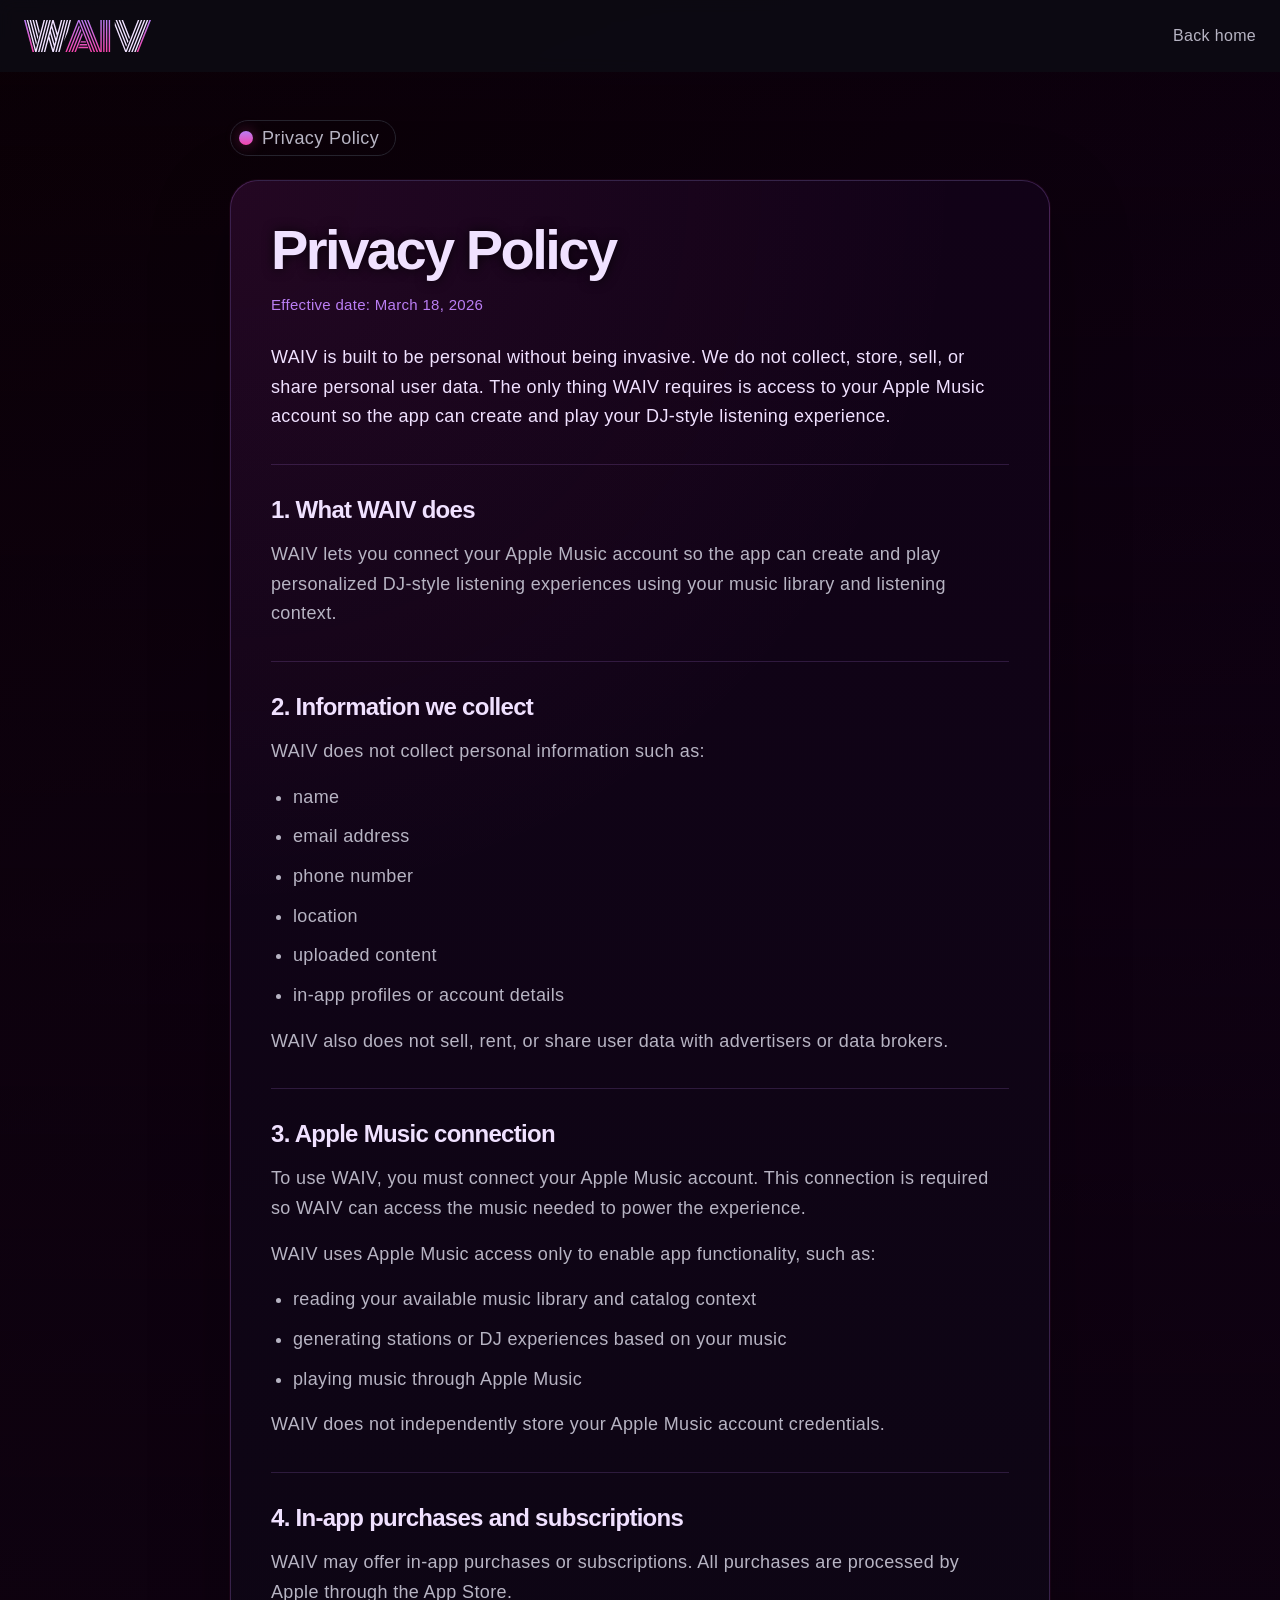
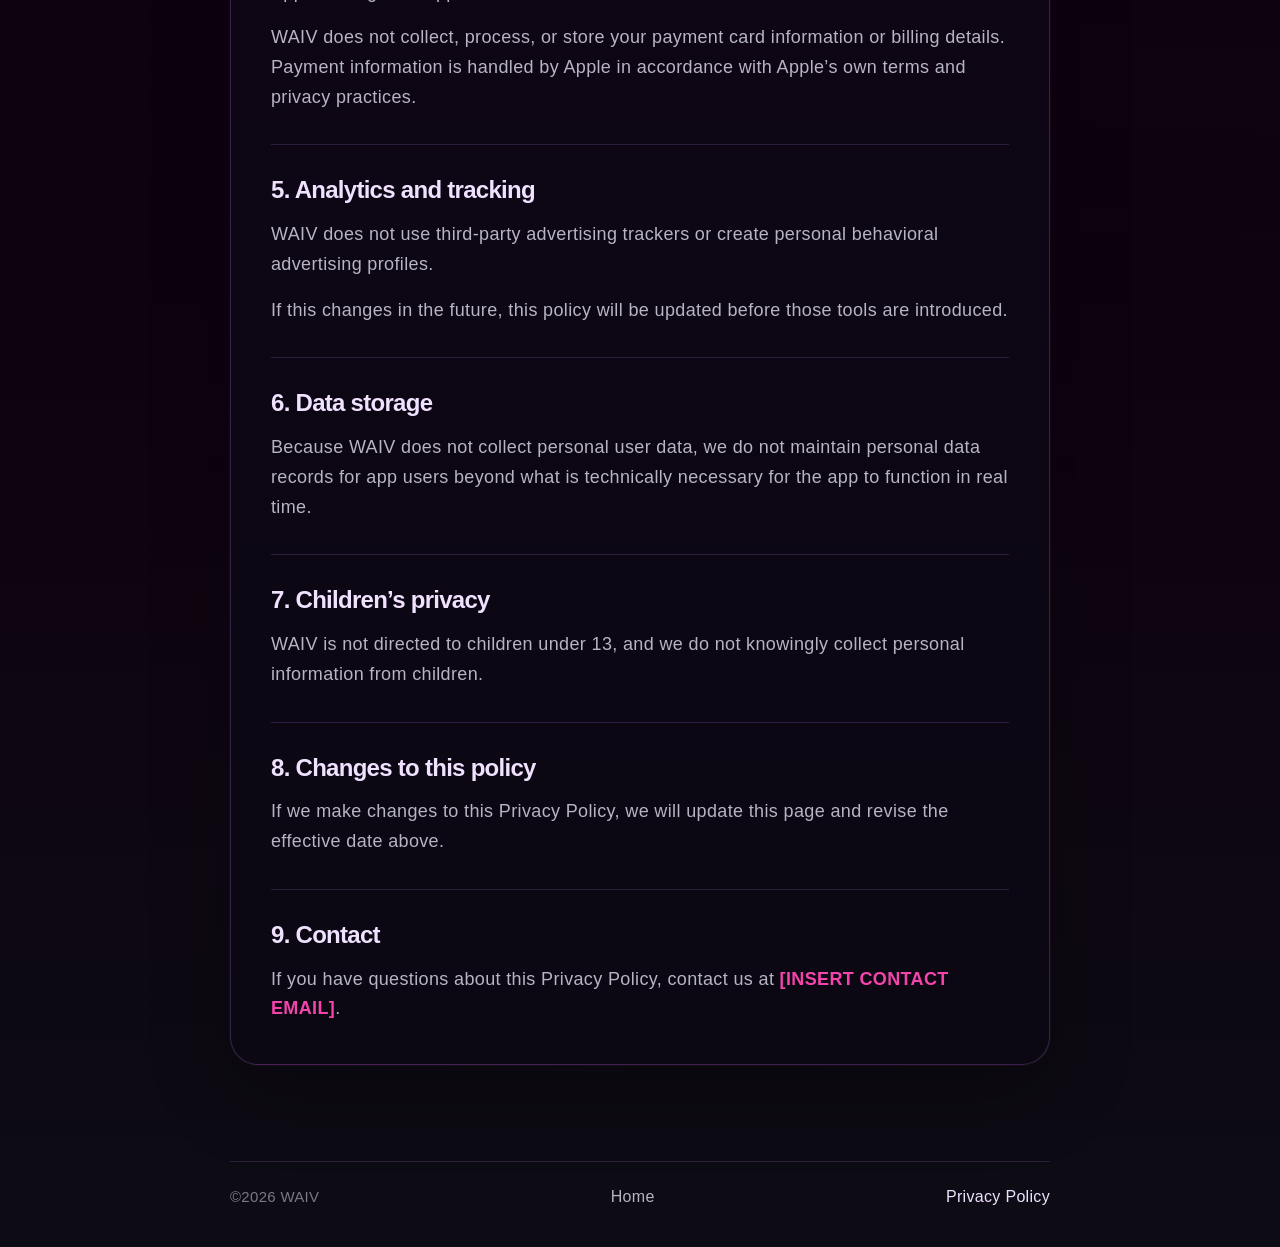
==== privacy/index.html @ 0fab887e "Add privacy policy page" ====
<!doctype html>
<html lang="en">
  <head>
    <meta charset="UTF-8" />
    <meta
      name="viewport"
      content="width=device-width, initial-scale=1.0, viewport-fit=cover"
    />
    <meta name="theme-color" content="#0d0c14" />
    <meta
      name="theme-color"
      content="#0d0c14"
      media="(prefers-color-scheme: dark)"
    />
    <meta name="color-scheme" content="dark" />
    <meta name="apple-mobile-web-app-status-bar-style" content="black-translucent" />
    <title>Privacy Policy | WAIV</title>
    <meta
      name="description"
      content="Read the WAIV privacy policy and learn how WAIV handles user data."
    />
    <meta name="robots" content="index,follow" />
    <link rel="icon" href="../assets/favicon/favicon.svg" type="image/svg+xml" />
    <link rel="icon" href="../assets/favicon/favicon.ico" sizes="any" />
    <link rel="icon" href="../assets/favicon/favicon-32x32.png" type="image/png" sizes="32x32" />
    <link rel="apple-touch-icon" href="../assets/favicon/apple-touch-icon.png" sizes="180x180" />
    <link rel="manifest" href="../assets/favicon/site.webmanifest" />
    <link rel="preconnect" href="https://fonts.googleapis.com" />
    <link rel="preconnect" href="https://fonts.gstatic.com" crossorigin />
    <link
      href="https://fonts.googleapis.com/css2?family=Archivo:wght@500&display=swap"
      rel="stylesheet"
    />
    <link rel="stylesheet" href="../styles.css" />
    <link rel="stylesheet" href="../privacy.css" />
  </head>
  <body>
    <div class="page legal-page">
      <header class="topbar legal-topbar">
        <div class="legal-topbar-inner">
          <a href="/" class="legal-home-link" aria-label="Back to WAIV home">
            <img
              src="../assets/figma/logo.svg"
              alt="WAIV"
              class="wordmark"
            />
          </a>
          <a class="legal-back-link" href="/">Back home</a>
        </div>
      </header>

      <main class="legal-main">
        <div class="legal-shell">
          <div class="pill legal-pill">
            <span class="pill-icon"></span>
            <span>Privacy Policy</span>
          </div>

          <article class="legal-card">
            <header class="legal-header">
              <h1>Privacy Policy</h1>
              <p class="legal-effective-date">
                Effective date:
                <time data-effective-date datetime="">Loading...</time>
              </p>
              <p class="legal-intro">
                WAIV is built to be personal without being invasive. We do not collect,
                store, sell, or share personal user data. The only thing WAIV requires
                is access to your Apple Music account so the app can create and play
                your DJ-style listening experience.
              </p>
            </header>

            <section class="legal-section" aria-labelledby="what-waiv-does">
              <h2 id="what-waiv-does">1. What WAIV does</h2>
              <p>
                WAIV lets you connect your Apple Music account so the app can create
                and play personalized DJ-style listening experiences using your music
                library and listening context.
              </p>
            </section>

            <section class="legal-section" aria-labelledby="information-we-collect">
              <h2 id="information-we-collect">2. Information we collect</h2>
              <p>WAIV does not collect personal information such as:</p>
              <ul>
                <li>name</li>
                <li>email address</li>
                <li>phone number</li>
                <li>location</li>
                <li>uploaded content</li>
                <li>in-app profiles or account details</li>
              </ul>
              <p>
                WAIV also does not sell, rent, or share user data with advertisers or
                data brokers.
              </p>
            </section>

            <section class="legal-section" aria-labelledby="apple-music-connection">
              <h2 id="apple-music-connection">3. Apple Music connection</h2>
              <p>
                To use WAIV, you must connect your Apple Music account. This
                connection is required so WAIV can access the music needed to power
                the experience.
              </p>
              <p>
                WAIV uses Apple Music access only to enable app functionality, such
                as:
              </p>
              <ul>
                <li>reading your available music library and catalog context</li>
                <li>generating stations or DJ experiences based on your music</li>
                <li>playing music through Apple Music</li>
              </ul>
              <p>
                WAIV does not independently store your Apple Music account
                credentials.
              </p>
            </section>

            <section class="legal-section" aria-labelledby="purchases-and-subscriptions">
              <h2 id="purchases-and-subscriptions">4. In-app purchases and subscriptions</h2>
              <p>
                WAIV may offer in-app purchases or subscriptions. All purchases are
                processed by Apple through the App Store.
              </p>
              <p>
                WAIV does not collect, process, or store your payment card
                information or billing details. Payment information is handled by
                Apple in accordance with Apple&rsquo;s own terms and privacy practices.
              </p>
            </section>

            <section class="legal-section" aria-labelledby="analytics-and-tracking">
              <h2 id="analytics-and-tracking">5. Analytics and tracking</h2>
              <p>
                WAIV does not use third-party advertising trackers or create personal
                behavioral advertising profiles.
              </p>
              <p>
                If this changes in the future, this policy will be updated before
                those tools are introduced.
              </p>
            </section>

            <section class="legal-section" aria-labelledby="data-storage">
              <h2 id="data-storage">6. Data storage</h2>
              <p>
                Because WAIV does not collect personal user data, we do not maintain
                personal data records for app users beyond what is technically
                necessary for the app to function in real time.
              </p>
            </section>

            <section class="legal-section" aria-labelledby="childrens-privacy">
              <h2 id="childrens-privacy">7. Children&rsquo;s privacy</h2>
              <p>
                WAIV is not directed to children under 13, and we do not knowingly
                collect personal information from children.
              </p>
            </section>

            <section class="legal-section" aria-labelledby="changes-to-this-policy">
              <h2 id="changes-to-this-policy">8. Changes to this policy</h2>
              <p>
                If we make changes to this Privacy Policy, we will update this page
                and revise the effective date above.
              </p>
            </section>

            <section class="legal-section" aria-labelledby="contact">
              <h2 id="contact">9. Contact</h2>
              <p>
                If you have questions about this Privacy Policy, contact us at
                <span class="legal-inline-accent" data-contact-email>[INSERT CONTACT EMAIL]</span>.
              </p>
            </section>
          </article>
        </div>
      </main>

      <footer class="legal-footer">
        <div class="legal-footer-inner">
          <span>&copy;2026 WAIV</span>
          <a href="/">Home</a>
          <a href="/privacy" aria-current="page">Privacy Policy</a>
        </div>
      </footer>
    </div>

    <script>
      (() => {
        const policyMeta = {
          effectiveDate: {
            datetime: "2026-03-18",
            label: "March 18, 2026",
          },
          contactEmail: "[INSERT CONTACT EMAIL]",
        };

        const effectiveDate = document.querySelector("[data-effective-date]");
        const contactEmail = document.querySelector("[data-contact-email]");

        if (effectiveDate) {
          effectiveDate.dateTime = policyMeta.effectiveDate.datetime;
          effectiveDate.textContent = policyMeta.effectiveDate.label;
        }

        if (contactEmail) {
          contactEmail.textContent = policyMeta.contactEmail;
        }
      })();
    </script>
  </body>
</html>
---- styles.css ----
@font-face {
  font-family: "SF Pro Custom";
  src: url("./assets/fonts/SF-Pro.ttf") format("truetype");
  font-style: normal;
  font-weight: 100 900;
  font-display: swap;
}

@font-face {
  font-family: "SF Pro Custom";
  src: url("./assets/fonts/SF-Pro-Italic.ttf") format("truetype");
  font-style: italic;
  font-weight: 100 900;
  font-display: swap;
}

@font-face {
  font-family: "SF Pro Rounded Web";
  src: url("./assets/fonts/SF-Pro-Rounded-Regular.otf") format("opentype");
  font-style: normal;
  font-weight: 400;
  font-display: swap;
}

@font-face {
  font-family: "SF Pro Rounded Web";
  src: url("./assets/fonts/SF-Pro-Rounded-Medium.otf") format("opentype");
  font-style: normal;
  font-weight: 500;
  font-display: swap;
}

@font-face {
  font-family: "SF Pro Rounded Web";
  src: url("./assets/fonts/SF-Pro-Rounded-Semibold.otf") format("opentype");
  font-style: normal;
  font-weight: 600;
  font-display: swap;
}

@font-face {
  font-family: "SF Pro Rounded Web";
  src: url("./assets/fonts/SF-Pro-Rounded-Bold.otf") format("opentype");
  font-style: normal;
  font-weight: 700;
  font-display: swap;
}

:root {
  --page-top: #0a0005;
  --page-bottom: #120021;
  --surface: #0d0c14;
  --surface-soft: #100e1d;
  --surface-line: #211f2d;
  --surface-line-strong: #25232d;
  --text: #f0e1ff;
  --text-soft: #b7b4c3;
  --text-muted: #7b7a84;
  --pink: #f444ac;
  --purple: #ba7ef4;
  --shadow: 0 0 12px rgba(0, 0, 0, 0.25);
  --hero-shadow: 0 0 12px rgba(0, 0, 0, 0.8);
  --font-body:
    "SF Pro Custom",
    -apple-system,
    BlinkMacSystemFont,
    "Segoe UI",
    sans-serif;
  --font-expanded:
    "SF Pro Expanded",
    "SF Pro Display",
    "SF Pro Custom",
    -apple-system,
    BlinkMacSystemFont,
    "Segoe UI",
    sans-serif;
  --font-button: "Archivo", var(--font-body);
  --font-rounded:
    "SF Pro Rounded Web",
    "SF Pro Rounded",
    "SF Pro Text",
    "SF Pro Custom",
    -apple-system,
    BlinkMacSystemFont,
    "Segoe UI",
    sans-serif;
  --copy-letter-spacing: 0.02em;
}

*,
*::before,
*::after {
  box-sizing: border-box;
}

html,
body {
  min-height: 100%;
  background: #0d0c14;
}

body {
  margin: 0;
  overflow-x: hidden;
  color: var(--text);
  background:
    linear-gradient(180deg, rgba(14, 2, 15, 0) 0%, rgba(14, 2, 15, 0.72) 44%, #0e020f 70%, var(--surface) 100%),
    linear-gradient(135.36deg, var(--page-top) 0%, var(--page-bottom) 100%);
  font-family: var(--font-body);
  -webkit-text-size-adjust: 100%;
}

img {
  display: block;
  max-width: 100%;
}

button {
  font: inherit;
}

.page {
  position: relative;
  width: 100%;
  min-height: 100vh;
  min-height: 100svh;
  min-height: 100dvh;
}

.hero {
  position: relative;
  min-height: 100vh;
  min-height: 100svh;
  min-height: 100dvh;
  display: flex;
  flex-direction: column;
  justify-content: space-between;
}

.hero-media {
  position: absolute;
  inset: 0;
  overflow: hidden;
}

.hero-media::after {
  content: "";
  position: absolute;
  inset: 0;
  background:
    linear-gradient(180deg, rgba(18, 0, 34, 0) 0%, rgba(14, 2, 15, 0.38) 52%, #0e020f 78.138%),
    radial-gradient(circle at 50% 48%, rgba(244, 68, 172, 0.12), transparent 52%);
}

.hero-image {
  width: 100%;
  height: 100%;
  object-fit: cover;
  object-position: center;
}

.hero-image-desktop,
.hero-image-mobile,
.hero-shell-desktop,
.hero-shell-mobile,
.story-section,
.experience-section,
.site-footer,
.dj-card-play,
.desktop-copy-extra,
.feature-lede-mobile,
.feature-item-mobile,
.djs-copy-primary-mobile,
.studio-image-mobile {
  display: none;
}

.topbar,
.hero-shell,
.section-shell {
  position: relative;
  z-index: 1;
}

.topbar {
  position: sticky;
  top: 0;
  z-index: 20;
  display: flex;
  align-items: center;
  justify-content: space-between;
  gap: 20px;
  width: 100%;
  padding: 20px;
  background: rgba(13, 12, 20, 0.8);
  backdrop-filter: blur(8px);
}

.wordmark {
  width: 127px;
  height: 32px;
}

.hero-shell {
  display: flex;
  align-items: flex-end;
  justify-content: space-between;
  gap: 40px;
  padding: 80px;
}

.hero-shell.hero-shell-mobile,
.hero-shell.hero-shell-desktop {
  display: none;
}

.hero-copy {
  flex: 1 1 auto;
  max-width: 800px;
}

.hero-copy h1,
.feature-copy h2,
.djs-intro h2,
.experience-intro h2 {
  margin: 0;
  font-family: var(--font-expanded);
  font-size: 64px;
  line-height: 1.12;
  font-weight: 700;
  letter-spacing: -0.045em;
  font-stretch: expanded;
  text-shadow: var(--hero-shadow);
}

.hero-copy h1 span,
.feature-copy h2 span,
.djs-intro h2 span,
.experience-intro h2 span {
  color: var(--pink);
}

.djs-intro h2 span {
  display: block;
}

.lede span,
.feature-lede span,
.djs-copy span,
.feature-item span span {
  color: var(--pink);
  font-weight: 700;
}

.lede {
  margin: 32px 0 0;
  max-width: 800px;
  font-family: var(--font-body);
  font-size: 32px;
  line-height: 1.28;
  font-weight: 400;
  letter-spacing: var(--copy-letter-spacing);
}

.hero-actions {
  display: flex;
  align-items: flex-start;
}

.button {
  min-height: 48px;
  border: 1px solid var(--purple);
  border-radius: 999px;
  padding: 12px 24px 12px 18px;
  display: inline-flex;
  align-items: center;
  justify-content: center;
  gap: 10px;
  text-align: center;
  box-shadow: 0 0 24px rgba(216, 84, 242, 0.12);
  cursor: default;
  font-family: var(--font-body);
  font-size: 18px;
  font-weight: 500;
  color: var(--text);
  letter-spacing: var(--copy-letter-spacing);
}

.button-small {
  min-height: 32px;
  width: 219px;
  padding: 8px 16px;
  font-size: 14px;
}

.button-primary {
  background: linear-gradient(101.52deg, #32112d 9.53%, #210e38 85.54%);
}

.button-icon {
  font-size: 14px;
  line-height: 1;
  transform: translateY(-1px);
}

.lede-tail {
  display: inline;
}

.button-preview {
  min-height: 48px;
  border: 2px solid var(--purple);
  padding: 6px 16px 6px 6px;
  gap: 12px;
  background: var(--surface);
  font-family: var(--font-expanded);
  font-size: 20px;
  text-shadow: 0 0 12px rgba(0, 0, 0, 0.8);
  cursor: pointer;
  transition:
    border-color 180ms ease,
    box-shadow 180ms ease,
    transform 180ms ease;
}

.button-preview-icon {
  width: 36px;
  height: 36px;
  border-radius: 50%;
  display: inline-flex;
  align-items: center;
  justify-content: center;
  background: linear-gradient(180deg, var(--purple) 0%, var(--pink) 100%);
  color: var(--surface);
  font-size: 16px;
  line-height: 1;
  box-shadow: 0 0 12px rgba(244, 68, 172, 0.18);
  transition:
    box-shadow 180ms ease,
    transform 180ms ease;
}

@media (hover: hover) {
  .button-preview:hover {
    border-color: #d498f6;
    box-shadow:
      0 0 0 1px rgba(212, 152, 246, 0.28),
      0 0 24px rgba(186, 126, 244, 0.28),
      0 0 44px rgba(244, 68, 172, 0.16);
    transform: translateY(-1px);
  }

  .button-preview:hover .button-preview-icon {
    box-shadow: 0 0 20px rgba(244, 68, 172, 0.4);
    transform: scale(1.04);
  }
}

.button-preview:focus-visible {
  outline: none;
  border-color: #d498f6;
  box-shadow:
    0 0 0 1px rgba(212, 152, 246, 0.28),
    0 0 24px rgba(186, 126, 244, 0.28),
    0 0 44px rgba(244, 68, 172, 0.16);
}

.button-preview:focus-visible .button-preview-icon {
  box-shadow: 0 0 20px rgba(244, 68, 172, 0.4);
}

.button-light {
  background: var(--text);
}

.store-badge {
  padding: 0;
  border: 0;
  background: transparent;
  cursor: default;
}

.store-badge-small {
  flex: 0 0 auto;
}

.store-badge-large {
  width: fit-content;
}

.store-badge-image {
  display: block;
  width: auto;
  height: 40px;
}

.studio-section {
  position: relative;
  background: linear-gradient(180deg, #0e020f 0%, var(--surface) 100%);
}

.section-shell {
  padding: 80px;
}

.feature-grid {
  display: grid;
  grid-template-columns: 400px minmax(0, 1fr);
  gap: 80px;
  align-items: start;
}

.feature-copy {
  padding: 24px 0;
}

.pill {
  width: fit-content;
  display: inline-flex;
  align-items: center;
  gap: 9px;
  border: 1px solid var(--surface-line-strong);
  border-radius: 999px;
  padding: 8px 16px 8px 8px;
  color: var(--text-soft);
  font-size: 18px;
  line-height: 1;
  letter-spacing: var(--copy-letter-spacing);
}

.pill-icon {
  width: 14px;
  height: 14px;
  border-radius: 50%;
  background: linear-gradient(180deg, var(--purple) 0%, var(--pink) 100%);
  box-shadow: 0 0 14px rgba(244, 68, 172, 0.35);
  flex: 0 0 auto;
}

.feature-copy h2,
.djs-intro h2,
.experience-intro h2 {
  margin-top: 32px;
  font-size: 48px;
}

.feature-lede,
.djs-copy {
  margin: 32px 0 0;
  font-family: var(--font-body);
  font-size: 24px;
  line-height: 1.28;
  font-weight: 400;
  letter-spacing: var(--copy-letter-spacing);
}

.djs-copy p {
  margin: 0;
}

.dj-card-picture,
.experience-picture {
  display: block;
}

.djs-copy p + p {
  margin-top: 24px;
  font-size: 24px;
}

.feature-list {
  margin-top: 32px;
  width: 100%;
  display: flex;
  flex-direction: column;
  gap: 16px;
}

.feature-item {
  width: 100%;
  min-height: 43px;
  display: flex;
  align-items: center;
  gap: 16px;
  padding: 16px;
  border: 1px solid var(--surface-line);
  border-radius: 12px;
  background: var(--surface-soft);
  color: var(--text);
  font-size: 16px;
  line-height: 1.35;
  letter-spacing: var(--copy-letter-spacing);
}

.feature-icon {
  width: 11px;
  height: 11px;
  border-radius: 50%;
  background: linear-gradient(180deg, var(--purple) 0%, var(--pink) 100%);
  box-shadow: 0 0 10px rgba(244, 68, 172, 0.32);
  flex: 0 0 auto;
}

.studio-frame {
  position: relative;
  width: 100%;
  min-height: 100%;
  border: 1px solid var(--purple);
  border-radius: 24px;
  overflow: hidden;
  background: #13061d;
  box-shadow: 0 0 0 1px rgba(244, 68, 172, 0.08);
}

.studio-image {
  position: absolute;
  inset: 0;
  display: block;
  width: 100%;
  height: 100%;
  object-fit: cover;
  object-position: center;
}

.studio-image-desktop {
  display: none;
}

.djs-section {
  margin-top: 128px;
}

.djs-intro {
  max-width: 640px;
}

.dj-rail {
  margin-top: 64px;
  display: grid;
  grid-auto-flow: column;
  grid-auto-columns: minmax(320px, 392px);
  gap: 32px;
  width: 100vw;
  max-width: none;
  margin-left: calc((100vw - 100%) / -2);
  overflow-x: auto;
  overflow-y: hidden;
  padding-bottom: 12px;
  padding-left: calc((100vw - 100%) / 2);
  padding-right: calc((100vw - 100%) / 2);
  scrollbar-width: none;
}

.dj-rail::-webkit-scrollbar {
  display: none;
}

.dj-card {
  position: relative;
  overflow: hidden;
  border: 1px solid var(--surface-line);
  border-radius: 16px;
  background: var(--surface-soft);
}

.dj-card-play {
  --dj-play-mask: url("data:image/svg+xml,%3Csvg xmlns='http://www.w3.org/2000/svg' viewBox='0 0 16 16'%3E%3Cpath d='M4.75 3.56C4.75 2.73 5.65 2.21 6.37 2.65L11.92 6.09C12.6 6.5 12.6 7.5 11.92 7.91L6.37 11.35C5.65 11.79 4.75 11.27 4.75 10.44V3.56Z'/%3E%3C/svg%3E");
  font-size: 0;
  line-height: 0;
  box-shadow: 0 0 14px rgba(244, 68, 172, 0.18);
  transition:
    box-shadow 180ms ease,
    transform 180ms ease,
    filter 180ms ease;
}

button.dj-card-play {
  appearance: none;
  border: 0;
  padding: 0;
  cursor: pointer;
}

.dj-card-play::before {
  content: "";
  display: block;
  width: 22px;
  height: 22px;
  background-color: currentColor;
  -webkit-mask: var(--dj-play-mask) center / contain no-repeat;
  mask: var(--dj-play-mask) center / contain no-repeat;
  transition: transform 180ms ease;
}

@media (hover: hover) {
  button.dj-card-play:hover {
    box-shadow:
      0 0 0 1px rgba(212, 152, 246, 0.24),
      0 0 18px rgba(186, 126, 244, 0.32),
      0 0 30px rgba(244, 68, 172, 0.24);
    transform: translateY(-50%) scale(1.04);
    filter: saturate(1.08);
  }

  button.dj-card-play:hover::before {
    transform: scale(1.08);
  }
}

button.dj-card-play.is-playing {
  box-shadow:
    0 0 0 1px rgba(212, 152, 246, 0.24),
    0 0 18px rgba(186, 126, 244, 0.32),
    0 0 30px rgba(244, 68, 172, 0.24);
}

button.dj-card-play:focus-visible {
  outline: none;
  box-shadow:
    0 0 0 1px rgba(212, 152, 246, 0.24),
    0 0 18px rgba(186, 126, 244, 0.32),
    0 0 30px rgba(244, 68, 172, 0.24);
}

button.dj-card-play:focus-visible::before,
button.dj-card-play.is-playing::before {
  transform: scale(1.08);
}

.dj-card-image {
  width: 100%;
  aspect-ratio: 1 / 1;
  object-fit: cover;
}

.dj-card-body {
  padding: 32px 24px;
}

.dj-card-body h3 {
  margin: 0;
  font-family: var(--font-expanded);
  font-size: 32px;
  line-height: 1.08;
  font-weight: 600;
  letter-spacing: -0.03em;
  font-stretch: expanded;
}

.dj-card-body p {
  margin: 20px 0 0;
  color: var(--text-muted);
  font-size: 24px;
  line-height: 1.28;
  letter-spacing: var(--copy-letter-spacing);
}

.experience-section {
  position: relative;
}

.story-quote {
  margin: 0;
  color: var(--purple);
  font-family: var(--font-rounded);
  letter-spacing: var(--copy-letter-spacing);
}

.story-attribution {
  display: flex;
  align-items: center;
  gap: 16px;
}

.story-avatar {
  width: 64px;
  height: 64px;
  border-radius: 50%;
  object-fit: cover;
  border: 1px solid rgba(186, 126, 244, 0.32);
  box-shadow: 0 0 18px rgba(244, 68, 172, 0.14);
}

.story-meta h3,
.story-meta p {
  margin: 0;
}

.story-meta h3 {
  font-family: var(--font-expanded);
  font-size: 20px;
  line-height: 1.1;
  letter-spacing: -0.02em;
  font-stretch: expanded;
}

.story-meta p {
  margin-top: 8px;
  color: var(--text-muted);
  font-size: 16px;
  line-height: 1.2;
  letter-spacing: var(--copy-letter-spacing);
}

.experience-steps {
  margin-top: 32px;
  display: flex;
  flex-direction: column;
  gap: 16px;
}

.experience-step {
  width: 400px;
  max-width: 100%;
  display: flex;
  gap: 16px;
  align-items: center;
  padding: 16px;
  border: 1px solid var(--surface-line);
  border-radius: 12px;
  background: var(--surface-soft);
}

.experience-step-number {
  width: 18px;
  flex: 0 0 auto;
  font-family: var(--font-expanded);
  font-size: 24px;
  line-height: 1;
  color: var(--pink);
}

.experience-step-copy h3,
.experience-step-copy p {
  margin: 0;
}

.experience-step-copy h3 {
  font-size: 18px;
  line-height: 1.2;
  font-weight: 700;
}

.experience-step-copy p {
  margin-top: 12px;
  font-size: 16px;
  line-height: 1.2;
  color: var(--purple);
  letter-spacing: var(--copy-letter-spacing);
}

.experience-card {
  position: relative;
  overflow: visible;
}

.experience-card-single {
  width: 100%;
}

.experience-image {
  display: block;
  width: 100%;
  height: auto;
}

.site-footer-brand p,
.site-footer-links {
  text-align: center;
}

.site-footer-brand p {
  margin: 0;
  font-family: var(--font-expanded);
  font-size: 24px;
  line-height: 32px;
  letter-spacing: var(--copy-letter-spacing);
  text-shadow: var(--hero-shadow);
}

.site-footer-divider {
  width: 100%;
  height: 1px;
  background: linear-gradient(90deg, transparent 0%, rgba(244, 68, 172, 0.8) 50%, transparent 100%);
}

.site-footer-links {
  display: flex;
  justify-content: center;
  gap: 24px;
  font-size: 16px;
  line-height: 32px;
  letter-spacing: var(--copy-letter-spacing);
}

.site-footer-link {
  color: inherit;
  text-decoration: none;
  transition: color 180ms ease, opacity 180ms ease;
}

.site-footer-link:hover,
.site-footer-link:focus-visible {
  color: var(--pink);
  opacity: 1;
}

.site-footer-link:focus-visible {
  outline: 2px solid rgba(244, 68, 172, 0.75);
  outline-offset: 4px;
}

@media (min-width: 1024px) {
  .hero-video,
  .hero-shell-default {
    display: none;
  }

  .hero-image-desktop {
    display: block;
  }

  .hero-shell.hero-shell-desktop {
    display: flex;
    flex-direction: column;
    align-items: center;
    justify-content: center;
    gap: 32px;
    padding: 80px;
    text-align: center;
  }

  .hero-media::after {
    background: linear-gradient(180deg, rgba(18, 0, 34, 0) 50%, #0e020f 78.138%);
  }

  .hero-copy-desktop {
    width: 100%;
    max-width: 680px;
    display: flex;
    flex-direction: column;
    align-items: center;
  }

  .hero-copy-desktop h1 {
    margin: 0;
    font-family: var(--font-expanded);
    font-size: 52px;
    line-height: 1.12;
    letter-spacing: -0.045em;
    text-shadow: 0 0 24px rgba(0, 0, 0, 0.8);
  }

  .hero-copy-desktop .lede {
    max-width: 544px;
    margin-top: 32px;
    font-size: 20px;
    line-height: 1.28;
    text-align: center;
  }

  .hero-actions-desktop {
    display: flex;
    align-items: center;
    gap: 16px;
  }

  .hero-actions-desktop .store-badge-image,
  .site-footer .store-badge-image {
    height: 48px;
  }

  .section-shell {
    padding: 80px;
    display: flex;
    flex-direction: column;
    align-items: center;
  }

  .feature-grid {
    width: min(1280px, 100%);
    grid-template-columns: 400px minmax(0, 1fr);
    gap: 104px;
    align-items: start;
  }

  .studio-image-default {
    display: none;
  }

  .studio-image-desktop {
    display: block;
  }

  .feature-copy h2,
  .djs-intro h2,
  .experience-intro h2 {
    font-size: 32px;
    line-height: 1;
    letter-spacing: -0.04em;
  }

  .feature-lede,
  .djs-copy,
  .djs-copy p + p {
    font-size: 16px;
    line-height: 1.28;
  }

  .desktop-copy-extra {
    display: inline;
  }

  .djs-section {
    width: min(1280px, 100%);
  }

  .djs-intro {
    max-width: 640px;
  }

  .djs-secondary {
    display: none;
  }

  .dj-rail {
    grid-auto-columns: 280px;
    gap: 32px;
    padding-right: 80px;
  }

  .dj-card {
    width: 280px;
    border-radius: 24px;
  }

  .dj-card-image {
    height: 200px;
    aspect-ratio: auto;
  }

  .dj-card-body {
    padding: 20px 20px 24px;
  }

  .dj-card-body h3 {
    font-family: var(--font-expanded);
    font-size: 20px;
    line-height: 1.1;
    letter-spacing: -0.02em;
  }

  .dj-card-body p {
    margin-top: 12px;
    font-size: 16px;
    line-height: 1.2;
    letter-spacing: var(--copy-letter-spacing);
  }

  .dj-card-play {
    position: absolute;
    top: 200px;
    right: 18px;
    display: flex;
    align-items: center;
    justify-content: center;
    width: 46px;
    height: 46px;
    border-radius: 999px;
    transform: translateY(-50%);
    background: linear-gradient(180deg, var(--purple) 0%, var(--pink) 100%);
    color: var(--surface);
    font-size: 0;
    line-height: 0;
  }

  .dj-card-play::before {
    width: 24px;
    height: 24px;
  }

  .experience-section {
    width: min(1280px, 100%);
    display: flex;
    align-items: flex-start;
    justify-content: space-between;
    gap: 40px;
    margin-top: 128px;
  }

  .experience-intro {
    width: 640px;
    max-width: 100%;
  }

  .experience-media {
    flex: 0 0 690px;
    width: 690px;
    max-width: 100%;
  }

  .story-section {
    width: min(1280px, 100%);
    display: flex;
    flex-direction: column;
    gap: 40px;
    margin-top: 128px;
    padding: 40px;
    border: 1px solid rgba(186, 126, 244, 0.42);
    border-radius: 32px;
    background:
      radial-gradient(circle at 0% 0%, rgba(244, 68, 172, 0.12), transparent 34%),
      radial-gradient(circle at 100% 100%, rgba(186, 126, 244, 0.1), transparent 42%),
      linear-gradient(180deg, rgba(18, 2, 24, 0.98) 0%, rgba(10, 4, 18, 0.98) 100%);
    box-shadow:
      0 0 0 1px rgba(244, 68, 172, 0.08),
      0 0 30px rgba(216, 84, 242, 0.14),
      inset 0 0 40px rgba(0, 0, 0, 0.48);
  }

  .story-quote {
    max-width: 1140px;
    font-size: 24px;
    line-height: 1.34;
  }

  .story-attribution {
    min-height: 64px;
  }

  .site-footer {
    display: flex;
    flex-direction: column;
    align-items: center;
    gap: 64px;
    margin-top: 128px;
    width: min(1280px, 100%);
  }

  .site-footer-brand {
    display: flex;
    flex-direction: column;
    align-items: center;
    gap: 32px;
  }

  .footer-wordmark {
    width: 126px;
    height: 32px;
  }

  .site-footer-brand p {
    width: min(1280px, 100%);
  }
}

@media (max-width: 1100px) {
  .hero-shell,
  .section-shell {
    padding: 48px 24px 64px;
  }

  .hero-shell {
    flex-direction: column;
    align-items: stretch;
    gap: 32px;
  }

  .hero-actions {
    width: 100%;
  }

  .feature-grid {
    grid-template-columns: 1fr;
    gap: 32px;
  }

  .studio-frame {
    min-height: 0;
    aspect-ratio: 1.4 / 1;
  }

  .studio-image {
    aspect-ratio: auto;
  }

  .djs-section {
    margin-top: 96px;
  }

}

@media (min-width: 760px) and (max-width: 1023px) {
  .topbar {
    padding: 20px;
  }

  .hero {
    min-height: 956px;
  }

  .hero-media::after {
    background: linear-gradient(180deg, rgba(18, 0, 34, 0) 0%, #0e020f 78.138%);
  }

  .hero-shell {
    align-items: flex-start;
    gap: 32px;
    padding: 56px;
  }

  .hero-copy {
    max-width: 560px;
  }

  .hero-copy h1 {
    font-size: 48px;
    line-height: 1.12;
  }

  .lede {
    margin-top: 32px;
    max-width: 560px;
    font-size: 20px;
    line-height: 1.28;
  }

  .hero-cta {
    width: 312px;
    justify-content: flex-start;
  }

  .section-shell {
    padding: 56px;
  }

  .feature-grid {
    grid-template-columns: 1fr;
    gap: 56px;
  }

  .feature-copy {
    width: 400px;
    max-width: 100%;
    padding: 24px 0 0;
  }

  .pill {
    font-size: 18px;
  }

  .feature-copy h2,
  .djs-intro h2 {
    margin-top: 32px;
    font-size: 32px;
    line-height: 1;
    letter-spacing: -0.04em;
  }

  .feature-lede,
  .djs-copy,
  .djs-copy p + p {
    margin-top: 32px;
    font-size: 16px;
    line-height: 1.28;
  }

  .feature-list {
    margin-top: 32px;
    max-width: 400px;
  }

  .feature-item {
    font-size: 16px;
  }

  .studio-frame {
    width: 100%;
    height: 467px;
    min-height: 467px;
  }

  .studio-image {
    aspect-ratio: auto;
    height: 100%;
  }

  .djs-section {
    margin-top: 96px;
  }

  .djs-intro {
    max-width: 640px;
  }

  .dj-rail {
    margin-top: 64px;
    grid-auto-columns: 280px;
    gap: 32px;
    padding-bottom: 12px;
  }

  .dj-card {
    width: 280px;
  }

  .dj-card-image {
    height: 240px;
    aspect-ratio: auto;
  }

  .dj-card-body {
    padding: 32px 24px;
  }

  .dj-card-body h3,
  .dj-card-body p {
    font-size: 24px;
    line-height: 1.1;
  }

  .dj-card-body p {
    margin-top: 24px;
    line-height: 1.2;
  }
}

@media (max-width: 759px) {
  .hero-video,
  .hero-image-desktop,
  .hero-shell-default,
  .hero-shell-tablet,
  .hero-shell-desktop {
    display: none;
  }

  .hero-image-mobile,
  .story-section,
  .experience-section,
  .site-footer,
  .feature-lede-mobile,
  .feature-item-mobile,
  .djs-copy-primary-mobile,
  .studio-image-mobile {
    display: block;
  }

  .hero-shell.hero-shell-mobile {
    display: flex;
  }

  .feature-lede-desktop,
  .feature-item-desktop,
  .djs-copy-primary-desktop,
  .djs-secondary,
  .studio-image-default,
  .studio-image-desktop {
    display: none;
  }

  .topbar {
    padding: 20px;
  }

  .wordmark {
    width: 127px;
    height: 32px;
  }

  .button-small {
    width: auto;
    min-height: 32px;
    padding: 8px 14px;
    font-size: 11px;
  }

  .store-badge-image {
    height: 40px;
  }

  .hero-shell,
  .section-shell {
    padding: 24px 24px 64px;
  }

  .hero {
    min-height: 956px;
  }

  .hero-media::after {
    background: linear-gradient(180deg, rgba(18, 0, 34, 0) 0%, #0e020f 78.138%);
  }

  .hero-shell-mobile {
    align-items: center;
    justify-content: flex-end;
    gap: 32px;
    padding-bottom: 24px;
    text-align: center;
  }

  .hero-copy-mobile {
    max-width: 100%;
  }

  .hero-copy h1,
  .feature-copy h2,
  .djs-intro h2,
  .experience-intro h2 {
    font-size: 32px;
    line-height: 1.0625;
    letter-spacing: -0.045em;
  }

  .lede-tail {
    display: none;
  }

  .desktop-copy-extra {
    display: none;
  }

  .lede,
  .feature-lede,
  .djs-copy,
  .djs-copy p + p {
    font-size: 16px;
    line-height: 1.28;
  }

  .hero-copy-mobile .lede {
    font-size: 18px;
    text-align: center;
  }

  .hero-actions-mobile {
    flex-direction: column;
    align-items: center;
    gap: 24px;
    width: 100%;
  }

  .button {
    min-height: 48px;
    width: fit-content;
    font-size: 18px;
    padding: 12px 28px 12px 20px;
  }

  .button-preview-mobile {
    min-height: 44px;
    padding: 8px 12px 8px 8px;
    gap: 8px;
    font-size: 14px;
    line-height: 32px;
  }

  .button-preview-icon-mobile {
    width: 28px;
    height: 28px;
    font-size: 14px;
  }

  .store-badge-mobile-hero {
    width: 143px;
  }

  .store-badge-mobile-hero .store-badge-image {
    height: 48px;
  }

  .pill {
    font-size: 14px;
    padding: 8px 16px 8px 8px;
  }

  .feature-copy {
    padding: 0;
  }

  .studio-frame {
    height: 200px;
    min-height: 200px;
  }

  .feature-list {
    margin-top: 24px;
  }

  .feature-item {
    font-size: 16px;
    min-height: 0;
    padding: 16px;
  }

  .dj-rail {
    margin-top: 40px;
    display: grid;
    grid-auto-flow: column;
    grid-auto-columns: 184px;
    gap: 20px;
    width: 100vw;
    overflow-x: auto;
    overflow-y: hidden;
    padding-bottom: 8px;
    overscroll-behavior-x: contain;
    -webkit-overflow-scrolling: touch;
  }

  .dj-card-image {
    height: 128px;
    aspect-ratio: auto;
  }

  .dj-card-play {
    position: absolute;
    top: 128px;
    right: 20px;
    display: flex;
    align-items: center;
    justify-content: center;
    width: 34px;
    height: 34px;
    border-radius: 999px;
    transform: translateY(-50%);
    background: linear-gradient(180deg, var(--purple) 0%, var(--pink) 100%);
    color: var(--surface);
    font-size: 0;
    line-height: 0;
  }

  .dj-card-play::before {
    width: 19px;
    height: 19px;
  }

  .dj-card-body {
    padding: 20px;
  }

  .dj-card-body h3 {
    font-size: 18px;
    font-family: var(--font-expanded);
    line-height: 1.2;
  }

  .dj-card-body p {
    margin-top: 12px;
    font-size: 14px;
    line-height: 1.35;
  }

  .story-section {
    width: 100%;
    display: flex;
    flex-direction: column;
    gap: 32px;
    margin-top: 64px;
    padding: 24px;
    border: 1px solid var(--purple);
    border-radius: 24px;
    background:
      radial-gradient(circle at 0% 0%, rgba(244, 68, 172, 0.12), transparent 34%),
      radial-gradient(circle at 100% 100%, rgba(186, 126, 244, 0.1), transparent 42%),
      linear-gradient(180deg, rgba(18, 2, 24, 0.98) 0%, rgba(10, 4, 18, 0.98) 100%);
    box-shadow:
      0 0 0 1px rgba(244, 68, 172, 0.08),
      0 0 30px rgba(216, 84, 242, 0.14),
      inset 0 0 40px rgba(0, 0, 0, 0.48);
  }

  .story-quote {
    max-width: none;
    font-size: 16px;
    line-height: 24px;
  }

  .story-attribution {
    width: 100%;
    min-height: 48px;
    gap: 16px;
  }

  .story-avatar {
    width: 48px;
    height: 48px;
    border-radius: 999px;
    border-color: var(--purple);
    box-shadow: none;
  }

  .story-meta {
    flex: 1 1 auto;
    min-width: 0;
  }

  .story-meta h3 {
    font-size: 20px;
    line-height: 1;
    letter-spacing: 0.008em;
  }

  .story-meta p {
    margin-top: 8px;
    font-size: 16px;
    line-height: 1;
    letter-spacing: var(--copy-letter-spacing);
  }

  .experience-section {
    width: 100%;
    margin-top: 64px;
    display: flex;
    flex-direction: column;
    gap: 32px;
  }

  .experience-intro {
    width: 100%;
  }

  .experience-steps {
    width: 100%;
  }

  .experience-step {
    width: 100%;
    padding: 20px;
  }

  .experience-step-copy h3 {
    font-size: 16px;
    letter-spacing: 0.064px;
  }

  .experience-step-copy p {
    font-size: 14px;
    line-height: 1.28;
  }

  .experience-media {
    width: 100%;
    min-height: 0;
  }

  .experience-card-single {
    width: 100%;
  }

  .site-footer {
    width: 100%;
    display: flex;
    flex-direction: column;
    align-items: center;
    gap: 48px;
    margin-top: 64px;
  }

  .site-footer-brand {
    display: flex;
    flex-direction: column;
    align-items: center;
    gap: 32px;
    width: 100%;
  }

  .site-footer-brand p {
    width: 100%;
  }

  .site-footer .store-badge-image {
    height: 32px;
  }

  .site-footer-links {
    gap: 24px;
    font-size: 16px;
    letter-spacing: 0.064px;
    white-space: nowrap;
  }
}

@media (max-width: 460px) {
  .hero-copy h1 {
    font-size: 38px;
    line-height: 1.12;
  }
}
---- privacy.css ----
.legal-home-link:focus-visible,
.legal-back-link:focus-visible,
.legal-footer a:focus-visible {
  outline: 2px solid rgba(244, 68, 172, 0.75);
  outline-offset: 4px;
}

.legal-page {
  display: flex;
  flex-direction: column;
}

.legal-topbar {
  padding: 20px 24px;
}

.legal-topbar-inner,
.legal-footer-inner {
  width: min(1280px, 100%);
  margin: 0 auto;
}

.legal-topbar-inner {
  display: flex;
  align-items: center;
  justify-content: space-between;
  gap: 24px;
}

.legal-home-link {
  display: inline-flex;
  align-items: center;
}

.legal-back-link,
.legal-footer a {
  color: var(--text-soft);
  text-decoration: none;
  font-size: 16px;
  line-height: 1.2;
  letter-spacing: var(--copy-letter-spacing);
  transition: color 180ms ease, opacity 180ms ease;
}

.legal-back-link:hover,
.legal-back-link:focus-visible,
.legal-footer a:hover,
.legal-footer a:focus-visible {
  color: var(--pink);
}

.legal-main {
  flex: 1 1 auto;
  padding: 48px 24px 96px;
}

.legal-shell {
  width: min(820px, 100%);
  margin: 0 auto;
}

.legal-pill {
  margin-bottom: 24px;
}

.legal-card {
  padding: 40px;
  border: 1px solid rgba(186, 126, 244, 0.24);
  border-radius: 28px;
  background:
    radial-gradient(circle at top left, rgba(244, 68, 172, 0.08), transparent 28%),
    linear-gradient(180deg, rgba(18, 2, 24, 0.96) 0%, rgba(11, 8, 19, 0.98) 100%);
  box-shadow:
    0 0 0 1px rgba(244, 68, 172, 0.05),
    0 24px 80px rgba(0, 0, 0, 0.28);
}

.legal-header h1,
.legal-section h2 {
  margin: 0;
  font-family: var(--font-expanded);
  font-stretch: expanded;
}

.legal-header h1 {
  font-size: clamp(40px, 6vw, 56px);
  line-height: 1.02;
  letter-spacing: -0.045em;
  text-shadow: var(--hero-shadow);
}

.legal-effective-date {
  margin: 16px 0 0;
  color: var(--purple);
  font-size: 15px;
  line-height: 1.4;
  letter-spacing: var(--copy-letter-spacing);
}

.legal-intro,
.legal-section p,
.legal-section li {
  font-size: 18px;
  line-height: 1.65;
  letter-spacing: var(--copy-letter-spacing);
}

.legal-intro {
  margin: 28px 0 0;
  color: var(--text);
}

.legal-section {
  margin-top: 32px;
  padding-top: 32px;
  border-top: 1px solid rgba(186, 126, 244, 0.18);
}

.legal-section h2 {
  margin-bottom: 16px;
  font-size: 24px;
  line-height: 1.12;
  letter-spacing: -0.03em;
}

.legal-section p {
  margin: 0;
  color: var(--text-soft);
}

.legal-section p + p,
.legal-section ul + p {
  margin-top: 16px;
}

.legal-section ul {
  margin: 16px 0;
  padding-left: 22px;
  color: var(--text-soft);
}

.legal-section li + li {
  margin-top: 10px;
}

.legal-inline-accent {
  color: var(--pink);
  font-weight: 600;
}

.legal-footer {
  padding: 0 24px 40px;
}

.legal-footer-inner {
  width: min(820px, 100%);
  margin: 0 auto;
  padding-top: 24px;
  border-top: 1px solid rgba(186, 126, 244, 0.18);
  display: flex;
  align-items: center;
  justify-content: space-between;
  gap: 24px;
  color: var(--text-muted);
  font-size: 15px;
  line-height: 1.4;
  letter-spacing: var(--copy-letter-spacing);
}

.legal-footer a[aria-current="page"] {
  color: var(--text);
}

@media (max-width: 759px) {
  .legal-topbar {
    padding: 20px;
  }

  .legal-main {
    padding: 32px 20px 72px;
  }

  .legal-card {
    padding: 28px 20px;
    border-radius: 24px;
  }

  .legal-header h1 {
    font-size: 34px;
    line-height: 1.05;
  }

  .legal-intro,
  .legal-section p,
  .legal-section li {
    font-size: 16px;
    line-height: 1.6;
  }

  .legal-section {
    margin-top: 24px;
    padding-top: 24px;
  }

  .legal-section h2 {
    font-size: 20px;
  }

  .legal-footer {
    padding: 0 20px 32px;
  }

  .legal-footer-inner {
    flex-wrap: wrap;
    justify-content: flex-start;
  }
}
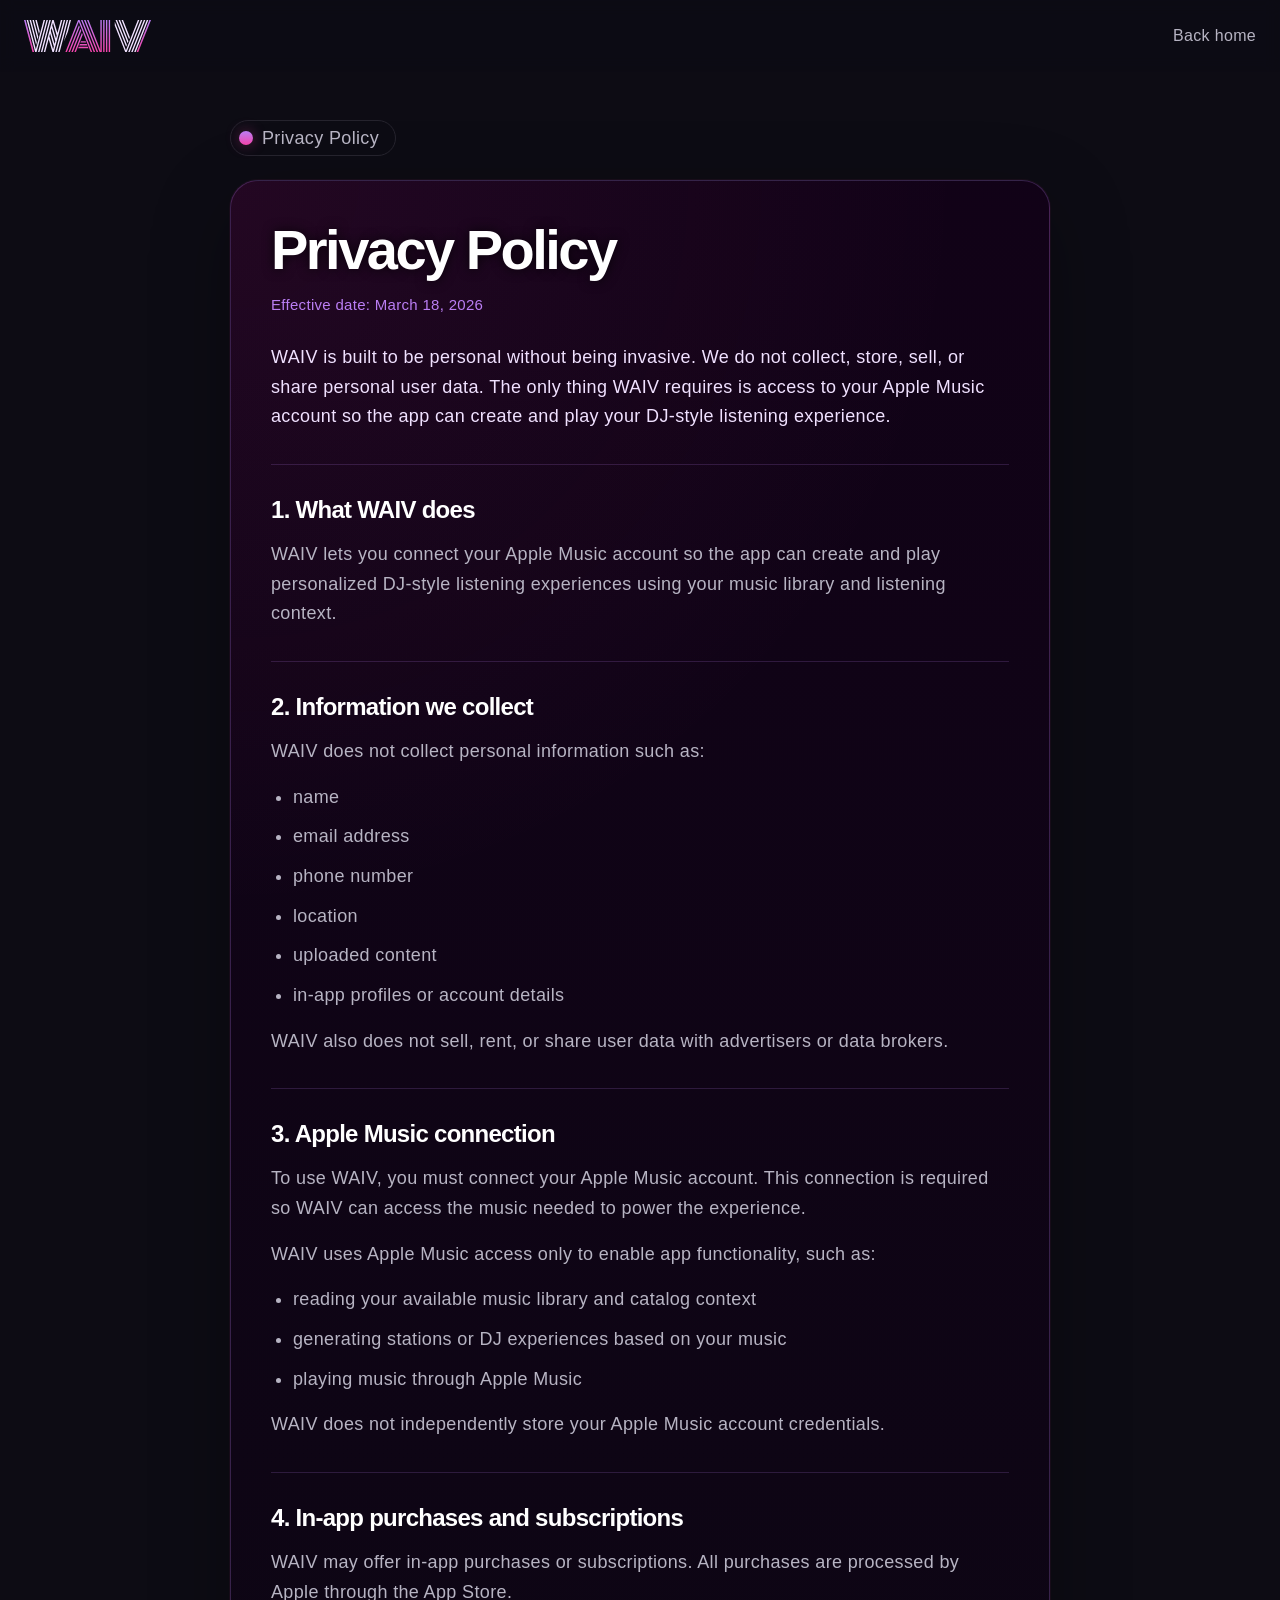
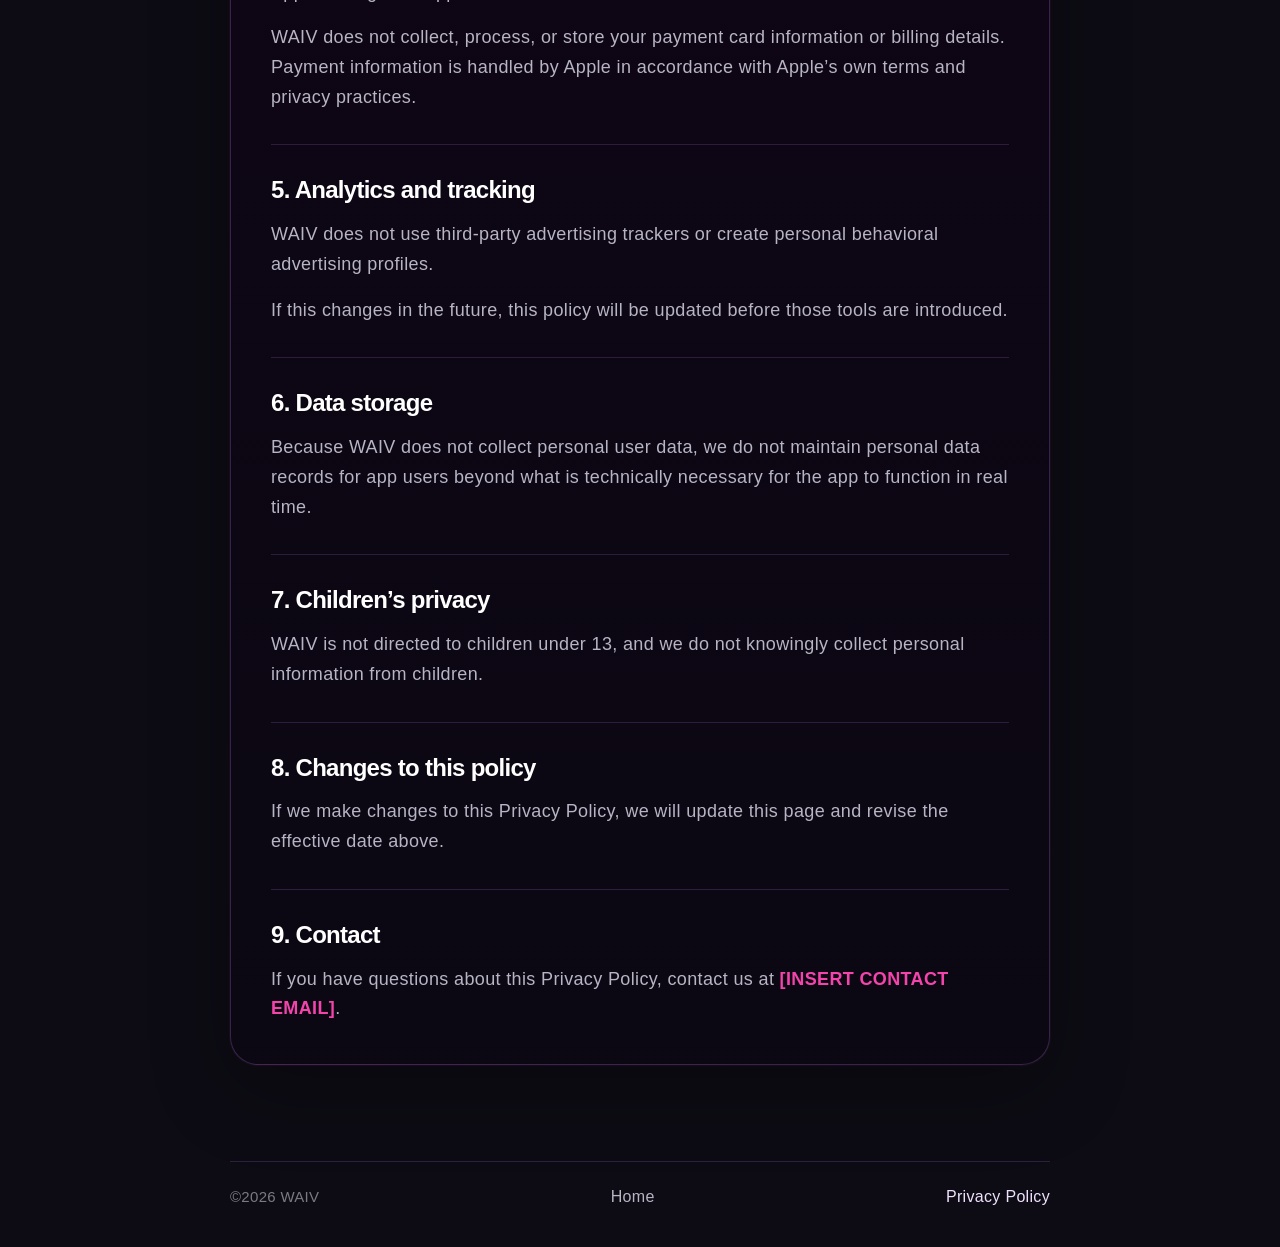
==== commit cdf3ca91: "Harden privacy page asset loading" ====
--- a/privacy/index.html
+++ b/privacy/index.html
@@ -20,19 +20,19 @@
       content="Read the WAIV privacy policy and learn how WAIV handles user data."
     />
     <meta name="robots" content="index,follow" />
-    <link rel="icon" href="../assets/favicon/favicon.svg" type="image/svg+xml" />
-    <link rel="icon" href="../assets/favicon/favicon.ico" sizes="any" />
-    <link rel="icon" href="../assets/favicon/favicon-32x32.png" type="image/png" sizes="32x32" />
-    <link rel="apple-touch-icon" href="../assets/favicon/apple-touch-icon.png" sizes="180x180" />
-    <link rel="manifest" href="../assets/favicon/site.webmanifest" />
+    <link rel="icon" href="/assets/favicon/favicon.svg" type="image/svg+xml" />
+    <link rel="icon" href="/assets/favicon/favicon.ico" sizes="any" />
+    <link rel="icon" href="/assets/favicon/favicon-32x32.png" type="image/png" sizes="32x32" />
+    <link rel="apple-touch-icon" href="/assets/favicon/apple-touch-icon.png" sizes="180x180" />
+    <link rel="manifest" href="/assets/favicon/site.webmanifest" />
     <link rel="preconnect" href="https://fonts.googleapis.com" />
     <link rel="preconnect" href="https://fonts.gstatic.com" crossorigin />
     <link
       href="https://fonts.googleapis.com/css2?family=Archivo:wght@500&display=swap"
       rel="stylesheet"
     />
-    <link rel="stylesheet" href="../styles.css" />
-    <link rel="stylesheet" href="../privacy.css" />
+    <link rel="stylesheet" href="/styles.css" />
+    <link rel="stylesheet" href="/privacy.css" />
   </head>
   <body>
     <div class="page legal-page">
@@ -40,7 +40,7 @@
         <div class="legal-topbar-inner">
           <a href="/" class="legal-home-link" aria-label="Back to WAIV home">
             <img
-              src="../assets/figma/logo.svg"
+              src="/assets/figma/logo.svg"
               alt="WAIV"
               class="wordmark"
             />
--- a/styles.css
+++ b/styles.css
@@ -565,6 +565,7 @@
 
 .dj-card-play {
   --dj-play-mask: url("data:image/svg+xml,%3Csvg xmlns='http://www.w3.org/2000/svg' viewBox='0 0 16 16'%3E%3Cpath d='M4.75 3.56C4.75 2.73 5.65 2.21 6.37 2.65L11.92 6.09C12.6 6.5 12.6 7.5 11.92 7.91L6.37 11.35C5.65 11.79 4.75 11.27 4.75 10.44V3.56Z'/%3E%3C/svg%3E");
+  --dj-play-offset-y: 0px;
   font-size: 0;
   line-height: 0;
   box-shadow: 0 0 14px rgba(244, 68, 172, 0.18);
@@ -589,6 +590,7 @@
   background-color: currentColor;
   -webkit-mask: var(--dj-play-mask) center / contain no-repeat;
   mask: var(--dj-play-mask) center / contain no-repeat;
+  transform: translateY(var(--dj-play-offset-y));
   transition: transform 180ms ease;
 }
 
@@ -603,7 +605,7 @@
   }
 
   button.dj-card-play:hover::before {
-    transform: scale(1.08);
+    transform: translateY(var(--dj-play-offset-y)) scale(1.08);
   }
 }
 
@@ -624,7 +626,7 @@
 
 button.dj-card-play:focus-visible::before,
 button.dj-card-play.is-playing::before {
-  transform: scale(1.08);
+  transform: translateY(var(--dj-play-offset-y)) scale(1.08);
 }
 
 .dj-card-image {
@@ -764,6 +766,15 @@
   height: auto;
 }
 
+.experience-caption {
+  margin: 16px 0 0;
+  color: var(--text-soft);
+  font-size: 15px;
+  line-height: 1.4;
+  letter-spacing: var(--copy-letter-spacing);
+  text-align: center;
+}
+
 .site-footer-brand p,
 .site-footer-links {
   text-align: center;
@@ -958,6 +969,7 @@
   }
 
   .dj-card-play {
+    --dj-play-offset-y: 1px;
     position: absolute;
     top: 200px;
     right: 18px;
@@ -1547,6 +1559,11 @@
     width: 100%;
   }
 
+  .experience-caption {
+    margin-top: 12px;
+    font-size: 14px;
+  }
+
   .site-footer {
     width: 100%;
     display: flex;
--- a/privacy.css
+++ b/privacy.css
@@ -1,3 +1,30 @@
+.legal-page {
+  --legal-page-top: var(--page-top, #0a0005);
+  --legal-page-bottom: var(--page-bottom, #120021);
+  --legal-surface: var(--surface, #0d0c14);
+  --legal-surface-soft: var(--surface-soft, #100e1d);
+  --legal-text: var(--text, #f0e1ff);
+  --legal-text-soft: var(--text-soft, #b7b4c3);
+  --legal-text-muted: var(--text-muted, #7b7a84);
+  --legal-pink: var(--pink, #f444ac);
+  --legal-purple: var(--purple, #ba7ef4);
+  --legal-hero-shadow: var(--hero-shadow, 0 0 12px rgba(0, 0, 0, 0.8));
+  --legal-copy-spacing: var(--copy-letter-spacing, 0.02em);
+}
+
+html,
+body {
+  min-height: 100%;
+}
+
+body {
+  margin: 0;
+  color: var(--legal-text);
+  background:
+    linear-gradient(180deg, rgba(14, 2, 15, 0) 0%, rgba(14, 2, 15, 0.72) 44%, #0e020f 70%, var(--legal-surface) 100%),
+    linear-gradient(135.36deg, var(--legal-page-top) 0%, var(--legal-page-bottom) 100%);
+}
+
 .legal-home-link:focus-visible,
 .legal-back-link:focus-visible,
 .legal-footer a:focus-visible {
@@ -8,6 +35,9 @@
 .legal-page {
   display: flex;
   flex-direction: column;
+  min-height: 100vh;
+  min-height: 100svh;
+  min-height: 100dvh;
 }
 
 .legal-topbar {
@@ -34,11 +64,11 @@
 
 .legal-back-link,
 .legal-footer a {
-  color: var(--text-soft);
+  color: var(--legal-text-soft);
   text-decoration: none;
   font-size: 16px;
   line-height: 1.2;
-  letter-spacing: var(--copy-letter-spacing);
+  letter-spacing: var(--legal-copy-spacing);
   transition: color 180ms ease, opacity 180ms ease;
 }
 
@@ -46,7 +76,7 @@
 .legal-back-link:focus-visible,
 .legal-footer a:hover,
 .legal-footer a:focus-visible {
-  color: var(--pink);
+  color: var(--legal-pink);
 }
 
 .legal-main {
@@ -86,15 +116,15 @@
   font-size: clamp(40px, 6vw, 56px);
   line-height: 1.02;
   letter-spacing: -0.045em;
-  text-shadow: var(--hero-shadow);
+  text-shadow: var(--legal-hero-shadow);
 }
 
 .legal-effective-date {
   margin: 16px 0 0;
-  color: var(--purple);
+  color: var(--legal-purple);
   font-size: 15px;
   line-height: 1.4;
-  letter-spacing: var(--copy-letter-spacing);
+  letter-spacing: var(--legal-copy-spacing);
 }
 
 .legal-intro,
@@ -102,12 +132,12 @@
 .legal-section li {
   font-size: 18px;
   line-height: 1.65;
-  letter-spacing: var(--copy-letter-spacing);
+  letter-spacing: var(--legal-copy-spacing);
 }
 
 .legal-intro {
   margin: 28px 0 0;
-  color: var(--text);
+  color: var(--legal-text);
 }
 
 .legal-section {
@@ -125,7 +155,7 @@
 
 .legal-section p {
   margin: 0;
-  color: var(--text-soft);
+  color: var(--legal-text-soft);
 }
 
 .legal-section p + p,
@@ -136,7 +166,7 @@
 .legal-section ul {
   margin: 16px 0;
   padding-left: 22px;
-  color: var(--text-soft);
+  color: var(--legal-text-soft);
 }
 
 .legal-section li + li {
@@ -144,7 +174,7 @@
 }
 
 .legal-inline-accent {
-  color: var(--pink);
+  color: var(--legal-pink);
   font-weight: 600;
 }
 
@@ -161,14 +191,14 @@
   align-items: center;
   justify-content: space-between;
   gap: 24px;
-  color: var(--text-muted);
+  color: var(--legal-text-muted);
   font-size: 15px;
   line-height: 1.4;
-  letter-spacing: var(--copy-letter-spacing);
+  letter-spacing: var(--legal-copy-spacing);
 }
 
 .legal-footer a[aria-current="page"] {
-  color: var(--text);
+  color: var(--legal-text);
 }
 
 @media (max-width: 759px) {
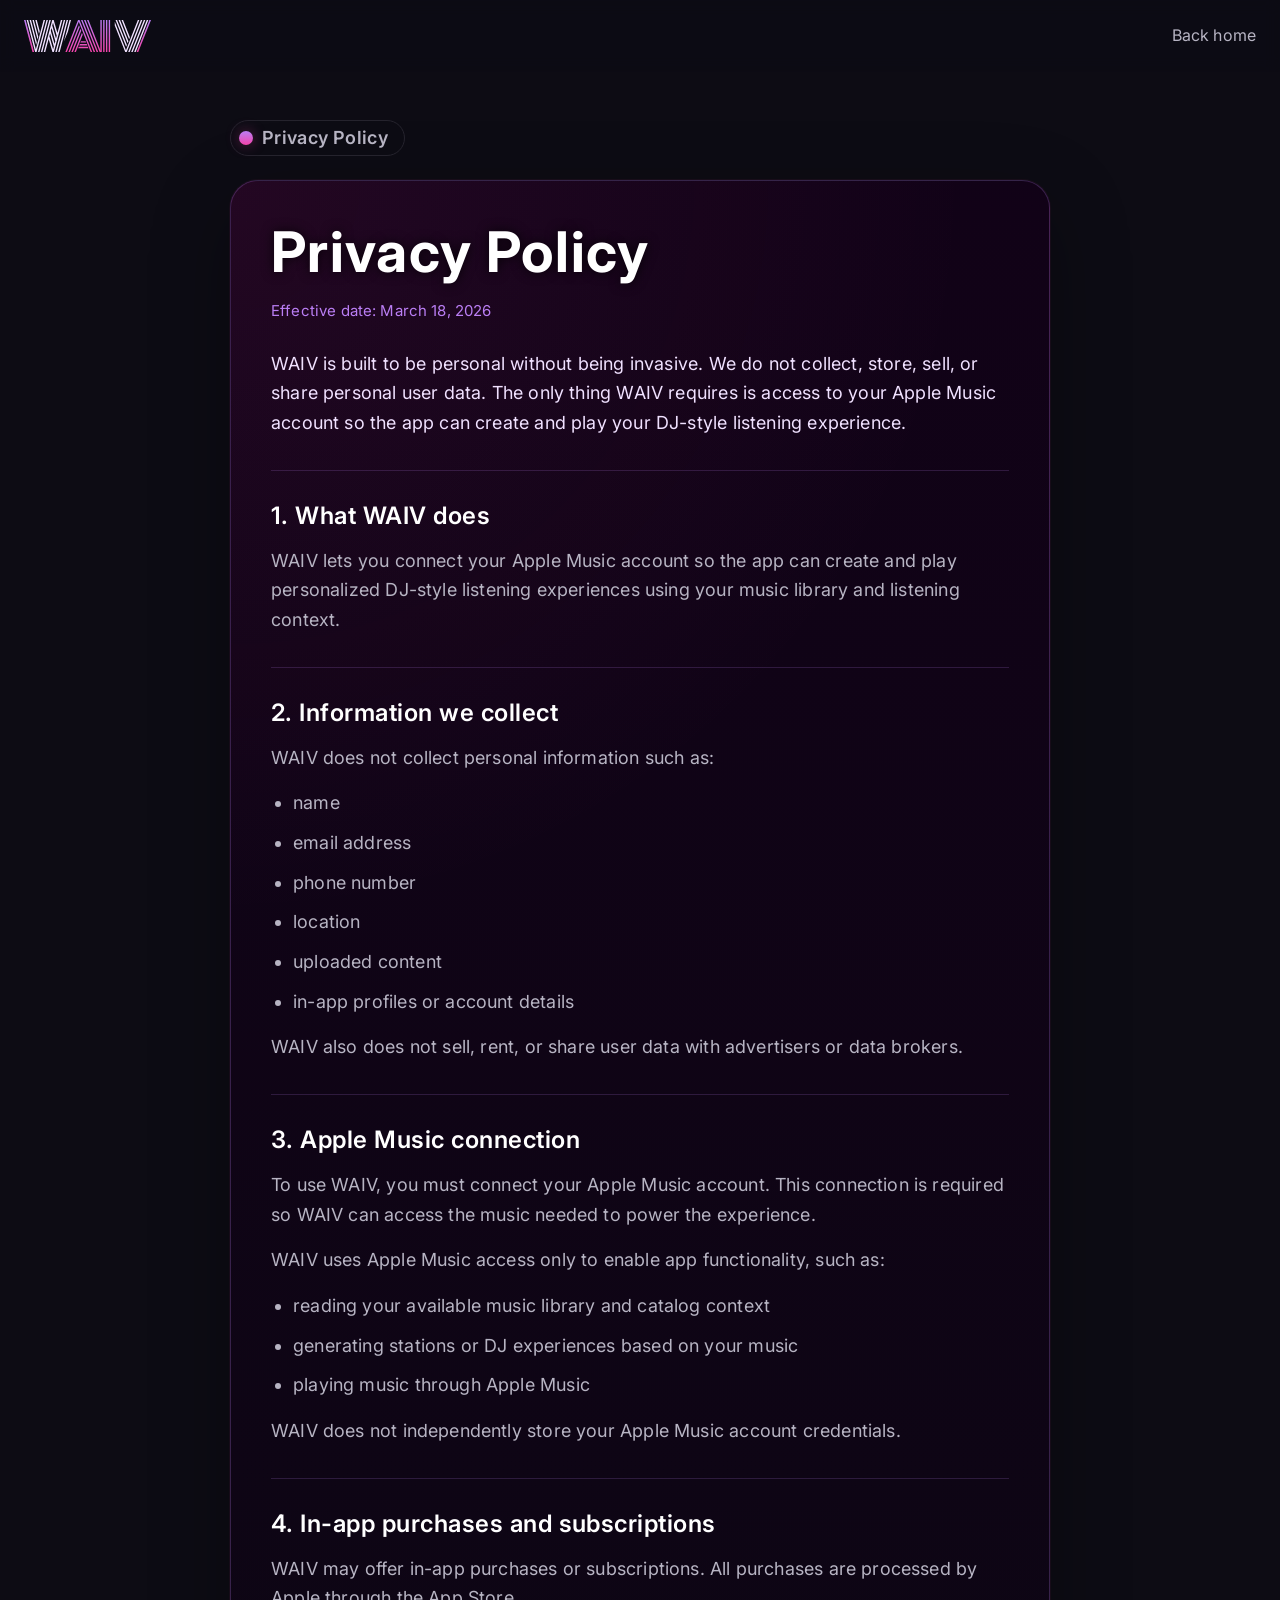
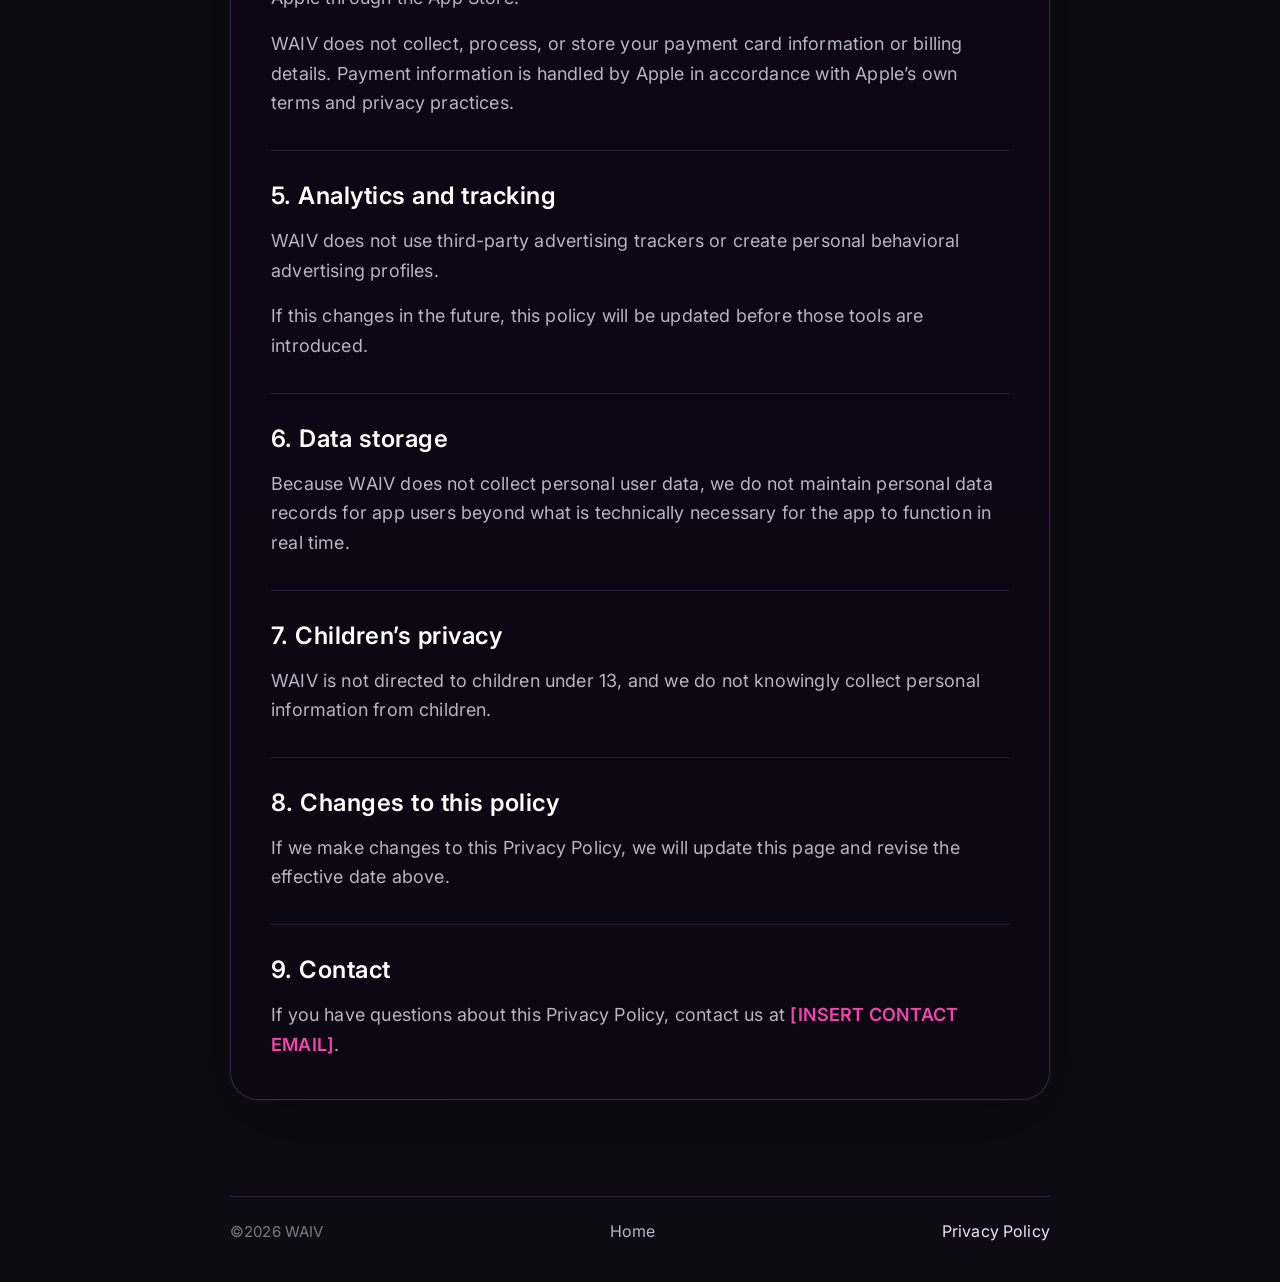
==== commit 7214bf99: "Update typography fallback to Inter" ====
--- a/privacy/index.html
+++ b/privacy/index.html
@@ -28,7 +28,7 @@
     <link rel="preconnect" href="https://fonts.googleapis.com" />
     <link rel="preconnect" href="https://fonts.gstatic.com" crossorigin />
     <link
-      href="https://fonts.googleapis.com/css2?family=Archivo:wght@500&display=swap"
+      href="https://fonts.googleapis.com/css2?family=Inter:wght@400;500;600;700&display=swap"
       rel="stylesheet"
     />
     <link rel="stylesheet" href="/styles.css" />
--- a/styles.css
+++ b/styles.css
@@ -1,51 +1,3 @@
-@font-face {
-  font-family: "SF Pro Custom";
-  src: url("./assets/fonts/SF-Pro.ttf") format("truetype");
-  font-style: normal;
-  font-weight: 100 900;
-  font-display: swap;
-}
-
-@font-face {
-  font-family: "SF Pro Custom";
-  src: url("./assets/fonts/SF-Pro-Italic.ttf") format("truetype");
-  font-style: italic;
-  font-weight: 100 900;
-  font-display: swap;
-}
-
-@font-face {
-  font-family: "SF Pro Rounded Web";
-  src: url("./assets/fonts/SF-Pro-Rounded-Regular.otf") format("opentype");
-  font-style: normal;
-  font-weight: 400;
-  font-display: swap;
-}
-
-@font-face {
-  font-family: "SF Pro Rounded Web";
-  src: url("./assets/fonts/SF-Pro-Rounded-Medium.otf") format("opentype");
-  font-style: normal;
-  font-weight: 500;
-  font-display: swap;
-}
-
-@font-face {
-  font-family: "SF Pro Rounded Web";
-  src: url("./assets/fonts/SF-Pro-Rounded-Semibold.otf") format("opentype");
-  font-style: normal;
-  font-weight: 600;
-  font-display: swap;
-}
-
-@font-face {
-  font-family: "SF Pro Rounded Web";
-  src: url("./assets/fonts/SF-Pro-Rounded-Bold.otf") format("opentype");
-  font-style: normal;
-  font-weight: 700;
-  font-display: swap;
-}
-
 :root {
   --page-top: #0a0005;
   --page-bottom: #120021;
@@ -60,31 +12,31 @@
   --purple: #ba7ef4;
   --shadow: 0 0 12px rgba(0, 0, 0, 0.25);
   --hero-shadow: 0 0 12px rgba(0, 0, 0, 0.8);
-  --font-body:
-    "SF Pro Custom",
+  --font-stack-system:
     -apple-system,
     BlinkMacSystemFont,
-    "Segoe UI",
+    "Inter",
+    system-ui,
     sans-serif;
-  --font-expanded:
-    "SF Pro Expanded",
-    "SF Pro Display",
-    "SF Pro Custom",
-    -apple-system,
-    BlinkMacSystemFont,
-    "Segoe UI",
-    sans-serif;
-  --font-button: "Archivo", var(--font-body);
-  --font-rounded:
-    "SF Pro Rounded Web",
-    "SF Pro Rounded",
-    "SF Pro Text",
-    "SF Pro Custom",
-    -apple-system,
-    BlinkMacSystemFont,
-    "Segoe UI",
-    sans-serif;
-  --copy-letter-spacing: 0.02em;
+  --font-body: var(--font-stack-system);
+  --font-expanded: var(--font-stack-system);
+  --font-button: var(--font-stack-system);
+  --font-rounded: var(--font-stack-system);
+  --copy-letter-spacing: 0.01em;
+  --type-heading-lg-weight: 700;
+  --type-heading-lg-line-height: 1.12;
+  --type-heading-lg-tracking: 0.024em;
+  --type-heading-md-weight: 700;
+  --type-heading-md-line-height: 1.1;
+  --type-heading-md-tracking: 0.022em;
+  --type-heading-sm-weight: 600;
+  --type-heading-sm-line-height: 1.12;
+  --type-heading-sm-tracking: 0.02em;
+  --type-body-weight: 400;
+  --type-body-tracking: 0.01em;
+  --type-label-weight: 600;
+  --type-label-line-height: 1.2;
+  --type-label-tracking: 0.02em;
 }
 
 *,
@@ -226,10 +178,9 @@
   margin: 0;
   font-family: var(--font-expanded);
   font-size: 64px;
-  line-height: 1.12;
-  font-weight: 700;
-  letter-spacing: -0.045em;
-  font-stretch: expanded;
+  line-height: var(--type-heading-lg-line-height);
+  font-weight: var(--type-heading-lg-weight);
+  letter-spacing: var(--type-heading-lg-tracking);
   text-shadow: var(--hero-shadow);
 }
 
@@ -258,8 +209,8 @@
   font-family: var(--font-body);
   font-size: 32px;
   line-height: 1.28;
-  font-weight: 400;
-  letter-spacing: var(--copy-letter-spacing);
+  font-weight: var(--type-body-weight);
+  letter-spacing: var(--type-body-tracking);
 }
 
 .hero-actions {
@@ -279,11 +230,12 @@
   text-align: center;
   box-shadow: 0 0 24px rgba(216, 84, 242, 0.12);
   cursor: default;
-  font-family: var(--font-body);
+  font-family: var(--font-button);
   font-size: 18px;
-  font-weight: 500;
+  line-height: var(--type-label-line-height);
+  font-weight: var(--type-label-weight);
   color: var(--text);
-  letter-spacing: var(--copy-letter-spacing);
+  letter-spacing: var(--type-label-tracking);
 }
 
 .button-small {
@@ -313,8 +265,11 @@
   padding: 6px 16px 6px 6px;
   gap: 12px;
   background: var(--surface);
-  font-family: var(--font-expanded);
+  font-family: var(--font-button);
   font-size: 20px;
+  line-height: var(--type-label-line-height);
+  font-weight: var(--type-label-weight);
+  letter-spacing: var(--type-label-tracking);
   text-shadow: 0 0 12px rgba(0, 0, 0, 0.8);
   cursor: pointer;
   transition:
@@ -423,9 +378,11 @@
   border-radius: 999px;
   padding: 8px 16px 8px 8px;
   color: var(--text-soft);
+  font-family: var(--font-button);
   font-size: 18px;
   line-height: 1;
-  letter-spacing: var(--copy-letter-spacing);
+  font-weight: var(--type-label-weight);
+  letter-spacing: var(--type-label-tracking);
 }
 
 .pill-icon {
@@ -450,8 +407,8 @@
   font-family: var(--font-body);
   font-size: 24px;
   line-height: 1.28;
-  font-weight: 400;
-  letter-spacing: var(--copy-letter-spacing);
+  font-weight: var(--type-body-weight);
+  letter-spacing: var(--type-body-tracking);
 }
 
 .djs-copy p {
@@ -489,7 +446,7 @@
   color: var(--text);
   font-size: 16px;
   line-height: 1.35;
-  letter-spacing: var(--copy-letter-spacing);
+  letter-spacing: var(--type-body-tracking);
 }
 
 .feature-icon {
@@ -643,10 +600,9 @@
   margin: 0;
   font-family: var(--font-expanded);
   font-size: 32px;
-  line-height: 1.08;
-  font-weight: 600;
-  letter-spacing: -0.03em;
-  font-stretch: expanded;
+  line-height: var(--type-heading-sm-line-height);
+  font-weight: var(--type-heading-sm-weight);
+  letter-spacing: var(--type-heading-sm-tracking);
 }
 
 .dj-card-body p {
@@ -654,7 +610,7 @@
   color: var(--text-muted);
   font-size: 24px;
   line-height: 1.28;
-  letter-spacing: var(--copy-letter-spacing);
+  letter-spacing: var(--type-body-tracking);
 }
 
 .experience-section {
@@ -665,7 +621,7 @@
   margin: 0;
   color: var(--purple);
   font-family: var(--font-rounded);
-  letter-spacing: var(--copy-letter-spacing);
+  letter-spacing: var(--type-body-tracking);
 }
 
 .story-attribution {
@@ -679,8 +635,10 @@
   height: 64px;
   border-radius: 50%;
   object-fit: cover;
-  border: 1px solid rgba(186, 126, 244, 0.32);
-  box-shadow: 0 0 18px rgba(244, 68, 172, 0.14);
+  border: 2px solid var(--pink);
+  box-shadow:
+    0 0 0 1px rgba(244, 68, 172, 0.16),
+    0 0 16px rgba(244, 68, 172, 0.24);
 }
 
 .story-meta h3,
@@ -691,9 +649,8 @@
 .story-meta h3 {
   font-family: var(--font-expanded);
   font-size: 20px;
-  line-height: 1.1;
-  letter-spacing: -0.02em;
-  font-stretch: expanded;
+  line-height: var(--type-heading-sm-line-height);
+  letter-spacing: var(--type-heading-sm-tracking);
 }
 
 .story-meta p {
@@ -701,7 +658,7 @@
   color: var(--text-muted);
   font-size: 16px;
   line-height: 1.2;
-  letter-spacing: var(--copy-letter-spacing);
+  letter-spacing: var(--type-body-tracking);
 }
 
 .experience-steps {
@@ -730,6 +687,8 @@
   font-size: 24px;
   line-height: 1;
   color: var(--pink);
+  font-weight: var(--type-heading-sm-weight);
+  letter-spacing: var(--type-heading-sm-tracking);
 }
 
 .experience-step-copy h3,
@@ -748,7 +707,7 @@
   font-size: 16px;
   line-height: 1.2;
   color: var(--purple);
-  letter-spacing: var(--copy-letter-spacing);
+  letter-spacing: var(--type-body-tracking);
 }
 
 .experience-card {
@@ -771,7 +730,7 @@
   color: var(--text-soft);
   font-size: 15px;
   line-height: 1.4;
-  letter-spacing: var(--copy-letter-spacing);
+  letter-spacing: var(--type-body-tracking);
   text-align: center;
 }
 
@@ -785,7 +744,8 @@
   font-family: var(--font-expanded);
   font-size: 24px;
   line-height: 32px;
-  letter-spacing: var(--copy-letter-spacing);
+  font-weight: var(--type-heading-sm-weight);
+  letter-spacing: var(--type-heading-sm-tracking);
   text-shadow: var(--hero-shadow);
 }
 
@@ -799,9 +759,11 @@
   display: flex;
   justify-content: center;
   gap: 24px;
+  font-family: var(--font-button);
   font-size: 16px;
   line-height: 32px;
-  letter-spacing: var(--copy-letter-spacing);
+  font-weight: var(--type-label-weight);
+  letter-spacing: var(--type-label-tracking);
 }
 
 .site-footer-link {
@@ -810,6 +772,15 @@
   transition: color 180ms ease, opacity 180ms ease;
 }
 
+.site-footer-link-button {
+  appearance: none;
+  border: 0;
+  padding: 0;
+  background: transparent;
+  cursor: pointer;
+  font: inherit;
+}
+
 .site-footer-link:hover,
 .site-footer-link:focus-visible {
   color: var(--pink);
@@ -819,6 +790,336 @@
 .site-footer-link:focus-visible {
   outline: 2px solid rgba(244, 68, 172, 0.75);
   outline-offset: 4px;
+}
+
+body.modal-open {
+  overflow: hidden;
+}
+
+.contact-modal[hidden] {
+  display: none;
+}
+
+.contact-modal-view[hidden] {
+  display: none !important;
+}
+
+.contact-modal {
+  position: fixed;
+  inset: 0;
+  z-index: 50;
+  display: flex;
+  align-items: center;
+  justify-content: center;
+  padding: 24px;
+  opacity: 0;
+  pointer-events: none;
+  transition: opacity 220ms ease;
+}
+
+.contact-modal.is-visible {
+  opacity: 1;
+  pointer-events: auto;
+}
+
+.contact-modal-backdrop {
+  position: absolute;
+  inset: 0;
+  background: rgba(7, 4, 13, 0.74);
+  backdrop-filter: blur(14px);
+}
+
+.contact-modal-dialog {
+  position: relative;
+  width: min(560px, 100%);
+  max-height: min(100%, 880px);
+}
+
+.contact-modal-card {
+  position: relative;
+  width: 100%;
+  padding: 32px;
+  border: 1px solid rgba(186, 126, 244, 0.28);
+  border-radius: 28px;
+  background:
+    radial-gradient(circle at top left, rgba(244, 68, 172, 0.1), transparent 30%),
+    linear-gradient(180deg, rgba(18, 2, 24, 0.98) 0%, rgba(11, 8, 19, 0.98) 100%);
+  box-shadow:
+    0 0 0 1px rgba(244, 68, 172, 0.06),
+    0 24px 80px rgba(0, 0, 0, 0.4);
+  overflow: auto;
+  transform: translateY(18px) scale(0.98);
+  transition: transform 220ms ease;
+}
+
+.contact-modal.is-visible .contact-modal-card {
+  transform: translateY(0) scale(1);
+}
+
+.contact-modal-header {
+  display: flex;
+  align-items: flex-start;
+  justify-content: space-between;
+  gap: 24px;
+}
+
+.contact-modal-header-copy {
+  min-width: 0;
+}
+
+.contact-modal-pill {
+  margin-bottom: 24px;
+}
+
+.contact-modal-header h2 {
+  margin: 0;
+  font-family: var(--font-expanded);
+  font-size: 40px;
+  line-height: var(--type-heading-md-line-height);
+  letter-spacing: var(--type-heading-md-tracking);
+  text-shadow: var(--hero-shadow);
+}
+
+.contact-modal-header p {
+  margin: 16px 0 0;
+  color: var(--text-soft);
+  font-size: 18px;
+  line-height: 1.5;
+  letter-spacing: var(--type-body-tracking);
+}
+
+.contact-modal-close {
+  position: relative;
+  flex: 0 0 auto;
+  width: 40px;
+  height: 40px;
+  border: 1px solid var(--surface-line-strong);
+  border-radius: 999px;
+  background: rgba(16, 14, 29, 0.92);
+  box-shadow: 0 0 12px rgba(244, 68, 172, 0.08);
+  cursor: pointer;
+  transition:
+    border-color 180ms ease,
+    box-shadow 180ms ease,
+    transform 180ms ease;
+}
+
+.contact-modal-close::before,
+.contact-modal-close::after {
+  content: "";
+  position: absolute;
+  top: 50%;
+  left: 50%;
+  width: 16px;
+  height: 2px;
+  border-radius: 999px;
+  background: var(--text);
+}
+
+.contact-modal-close::before {
+  transform: translate(-50%, -50%) rotate(45deg);
+}
+
+.contact-modal-close::after {
+  transform: translate(-50%, -50%) rotate(-45deg);
+}
+
+.contact-form {
+  margin-top: 32px;
+}
+
+.contact-field + .contact-field {
+  margin-top: 20px;
+}
+
+.contact-field-honeypot {
+  position: absolute;
+  left: -9999px;
+  width: 1px;
+  height: 1px;
+  overflow: hidden;
+}
+
+.contact-label {
+  display: block;
+  margin-bottom: 10px;
+  font-family: var(--font-button);
+  font-size: 15px;
+  line-height: 1.3;
+  font-weight: var(--type-label-weight);
+  letter-spacing: var(--type-label-tracking);
+}
+
+.contact-control {
+  width: 100%;
+  min-height: 52px;
+  padding: 14px 16px;
+  border: 1px solid var(--surface-line);
+  border-radius: 14px;
+  background: var(--surface-soft);
+  color: var(--text);
+  font: inherit;
+  font-size: 16px;
+  line-height: 1.4;
+  letter-spacing: var(--type-body-tracking);
+  transition:
+    border-color 180ms ease,
+    box-shadow 180ms ease,
+    background-color 180ms ease;
+}
+
+.contact-control::placeholder {
+  color: var(--text-muted);
+}
+
+.contact-control:focus-visible {
+  outline: none;
+  border-color: rgba(186, 126, 244, 0.88);
+  box-shadow:
+    0 0 0 1px rgba(186, 126, 244, 0.28),
+    0 0 24px rgba(244, 68, 172, 0.1);
+}
+
+.contact-control[aria-invalid="true"] {
+  border-color: rgba(244, 68, 172, 0.88);
+}
+
+.contact-select-wrap {
+  position: relative;
+}
+
+.contact-select-wrap::after {
+  content: "";
+  position: absolute;
+  top: 50%;
+  right: 18px;
+  width: 10px;
+  height: 10px;
+  border-right: 2px solid var(--text-soft);
+  border-bottom: 2px solid var(--text-soft);
+  transform: translateY(-65%) rotate(45deg);
+  pointer-events: none;
+}
+
+.contact-select {
+  appearance: none;
+  padding-right: 48px;
+}
+
+.contact-textarea {
+  min-height: 156px;
+  resize: vertical;
+}
+
+.contact-field-error,
+.contact-submit-error,
+.contact-helper,
+.contact-success-supporting {
+  letter-spacing: var(--copy-letter-spacing);
+}
+
+.contact-field-error {
+  min-height: 20px;
+  margin: 10px 0 0;
+  color: var(--pink);
+  font-size: 14px;
+  line-height: 1.4;
+}
+
+.contact-form-footer {
+  margin-top: 24px;
+  display: flex;
+  flex-direction: column;
+  gap: 12px;
+}
+
+.contact-helper {
+  margin: 0;
+  color: var(--text-muted);
+  font-size: 14px;
+  line-height: 1.45;
+}
+
+.contact-submit-error {
+  margin: 0;
+  color: var(--pink);
+  font-size: 14px;
+  line-height: 1.45;
+}
+
+.contact-inline-link {
+  color: inherit;
+  text-decoration-color: rgba(244, 68, 172, 0.45);
+  text-underline-offset: 0.16em;
+}
+
+.contact-submit {
+  width: 100%;
+  min-height: 52px;
+  justify-content: center;
+  background: linear-gradient(101.52deg, #32112d 9.53%, #210e38 85.54%);
+  cursor: pointer;
+  transition:
+    border-color 180ms ease,
+    box-shadow 180ms ease,
+    transform 180ms ease,
+    opacity 180ms ease;
+}
+
+.contact-submit:hover,
+.contact-submit:focus-visible {
+  border-color: #d498f6;
+  box-shadow:
+    0 0 0 1px rgba(212, 152, 246, 0.24),
+    0 0 20px rgba(186, 126, 244, 0.22),
+    0 0 34px rgba(244, 68, 172, 0.16);
+  transform: translateY(-1px);
+}
+
+.contact-submit:focus-visible,
+.contact-modal-close:focus-visible {
+  outline: none;
+}
+
+.contact-submit:disabled {
+  cursor: not-allowed;
+  opacity: 0.48;
+  box-shadow: none;
+  transform: none;
+}
+
+.contact-modal.is-submitting .contact-submit {
+  pointer-events: none;
+}
+
+.contact-success-view {
+  min-height: 320px;
+  display: flex;
+  flex-direction: column;
+  justify-content: space-between;
+}
+
+.contact-modal-header-success {
+  min-height: 0;
+}
+
+.contact-success-supporting {
+  color: var(--purple);
+  font-size: 16px;
+}
+
+.contact-success-actions {
+  margin-top: 32px;
+}
+
+@media (hover: hover) {
+  .contact-modal-close:hover {
+    border-color: rgba(186, 126, 244, 0.72);
+    box-shadow:
+      0 0 0 1px rgba(186, 126, 244, 0.22),
+      0 0 18px rgba(244, 68, 172, 0.16);
+    transform: translateY(-1px);
+  }
 }
 
 @media (min-width: 1024px) {
@@ -857,8 +1158,8 @@
     margin: 0;
     font-family: var(--font-expanded);
     font-size: 52px;
-    line-height: 1.12;
-    letter-spacing: -0.045em;
+    line-height: var(--type-heading-lg-line-height);
+    letter-spacing: var(--type-heading-lg-tracking);
     text-shadow: 0 0 24px rgba(0, 0, 0, 0.8);
   }
 
@@ -907,8 +1208,8 @@
   .djs-intro h2,
   .experience-intro h2 {
     font-size: 32px;
-    line-height: 1;
-    letter-spacing: -0.04em;
+    line-height: var(--type-heading-md-line-height);
+    letter-spacing: var(--type-heading-md-tracking);
   }
 
   .feature-lede,
@@ -957,8 +1258,8 @@
   .dj-card-body h3 {
     font-family: var(--font-expanded);
     font-size: 20px;
-    line-height: 1.1;
-    letter-spacing: -0.02em;
+    line-height: var(--type-heading-sm-line-height);
+    letter-spacing: var(--type-heading-sm-tracking);
   }
 
   .dj-card-body p {
@@ -1103,43 +1404,68 @@
 }
 
 @media (min-width: 760px) and (max-width: 1023px) {
+  .hero-video,
+  .hero-shell-default {
+    display: none;
+  }
+
+  .hero-image-desktop {
+    display: block;
+  }
+
+  .hero-shell.hero-shell-desktop {
+    display: flex;
+    flex-direction: column;
+    align-items: center;
+    justify-content: center;
+    gap: 32px;
+    padding: 56px;
+    text-align: center;
+  }
+
   .topbar {
     padding: 20px;
   }
 
   .hero {
-    min-height: 956px;
+    min-height: 100vh;
+    min-height: 100svh;
+    min-height: 100dvh;
   }
 
   .hero-media::after {
-    background: linear-gradient(180deg, rgba(18, 0, 34, 0) 0%, #0e020f 78.138%);
-  }
-
-  .hero-shell {
-    align-items: flex-start;
-    gap: 32px;
-    padding: 56px;
-  }
-
-  .hero-copy {
-    max-width: 560px;
-  }
-
-  .hero-copy h1 {
+    background: linear-gradient(180deg, rgba(18, 0, 34, 0) 50%, #0e020f 78.138%);
+  }
+
+  .hero-copy-desktop {
+    width: 100%;
+    max-width: 680px;
+    display: flex;
+    flex-direction: column;
+    align-items: center;
+  }
+
+  .hero-copy-desktop h1 {
     font-size: 48px;
     line-height: 1.12;
   }
 
-  .lede {
+  .hero-copy-desktop .lede {
     margin-top: 32px;
-    max-width: 560px;
+    max-width: 544px;
     font-size: 20px;
     line-height: 1.28;
-  }
-
-  .hero-cta {
-    width: 312px;
-    justify-content: flex-start;
+    text-align: center;
+  }
+
+  .hero-actions-desktop {
+    display: flex;
+    align-items: center;
+    gap: 16px;
+  }
+
+  .hero-actions-desktop .store-badge-image {
+    height: 48px;
   }
 
   .section-shell {
@@ -1165,8 +1491,8 @@
   .djs-intro h2 {
     margin-top: 32px;
     font-size: 32px;
-    line-height: 1;
-    letter-spacing: -0.04em;
+    line-height: var(--type-heading-md-line-height);
+    letter-spacing: var(--type-heading-md-tracking);
   }
 
   .feature-lede,
@@ -1306,8 +1632,8 @@
   .hero-shell-mobile {
     align-items: center;
     justify-content: flex-end;
-    gap: 32px;
-    padding-bottom: 24px;
+    gap: 24px;
+    padding-bottom: 64px;
     text-align: center;
   }
 
@@ -1320,8 +1646,8 @@
   .djs-intro h2,
   .experience-intro h2 {
     font-size: 32px;
-    line-height: 1.0625;
-    letter-spacing: -0.045em;
+    line-height: 1.12;
+    letter-spacing: var(--type-heading-md-tracking);
   }
 
   .lede-tail {
@@ -1453,7 +1779,8 @@
   .dj-card-body h3 {
     font-size: 18px;
     font-family: var(--font-expanded);
-    line-height: 1.2;
+    line-height: var(--type-heading-sm-line-height);
+    letter-spacing: var(--type-heading-sm-tracking);
   }
 
   .dj-card-body p {
@@ -1483,7 +1810,7 @@
 
   .story-quote {
     max-width: none;
-    font-size: 16px;
+    font-size: 18px;
     line-height: 24px;
   }
 
@@ -1497,8 +1824,10 @@
     width: 48px;
     height: 48px;
     border-radius: 999px;
-    border-color: var(--purple);
-    box-shadow: none;
+    border-color: var(--pink);
+    box-shadow:
+      0 0 0 1px rgba(244, 68, 172, 0.14),
+      0 0 12px rgba(244, 68, 172, 0.2);
   }
 
   .story-meta {
@@ -1509,7 +1838,7 @@
   .story-meta h3 {
     font-size: 20px;
     line-height: 1;
-    letter-spacing: 0.008em;
+    letter-spacing: var(--type-heading-sm-tracking);
   }
 
   .story-meta p {
@@ -1586,7 +1915,7 @@
   }
 
   .site-footer .store-badge-image {
-    height: 32px;
+    height: 48px;
   }
 
   .site-footer-links {
@@ -1594,6 +1923,57 @@
     font-size: 16px;
     letter-spacing: 0.064px;
     white-space: nowrap;
+    flex-wrap: wrap;
+  }
+
+  .contact-modal {
+    padding: 20px;
+  }
+
+  .contact-modal-card {
+    max-height: calc(100vh - 40px);
+    max-height: calc(100svh - 40px);
+    max-height: calc(100dvh - 40px);
+    padding: 24px 20px;
+    border-radius: 24px;
+  }
+
+  .contact-modal-header {
+    gap: 16px;
+  }
+
+  .contact-modal-pill {
+    margin-bottom: 20px;
+  }
+
+  .contact-modal-header h2 {
+    font-size: 32px;
+  }
+
+  .contact-modal-header p {
+    font-size: 16px;
+  }
+
+  .contact-form {
+    margin-top: 24px;
+  }
+
+  .contact-field + .contact-field {
+    margin-top: 16px;
+  }
+
+  .contact-control {
+    min-height: 48px;
+    padding: 13px 14px;
+    border-radius: 12px;
+  }
+
+  .contact-textarea {
+    min-height: 132px;
+  }
+
+  .contact-success-view {
+    min-height: 260px;
   }
 }
 
--- a/privacy.css
+++ b/privacy.css
@@ -9,7 +9,7 @@
   --legal-pink: var(--pink, #f444ac);
   --legal-purple: var(--purple, #ba7ef4);
   --legal-hero-shadow: var(--hero-shadow, 0 0 12px rgba(0, 0, 0, 0.8));
-  --legal-copy-spacing: var(--copy-letter-spacing, 0.02em);
+  --legal-copy-spacing: var(--copy-letter-spacing, 0.01em);
 }
 
 html,
@@ -109,13 +109,13 @@
 .legal-section h2 {
   margin: 0;
   font-family: var(--font-expanded);
-  font-stretch: expanded;
 }
 
 .legal-header h1 {
   font-size: clamp(40px, 6vw, 56px);
-  line-height: 1.02;
-  letter-spacing: -0.045em;
+  line-height: var(--type-heading-lg-line-height, 1.12);
+  font-weight: var(--type-heading-lg-weight, 700);
+  letter-spacing: var(--type-heading-lg-tracking, 0.024em);
   text-shadow: var(--legal-hero-shadow);
 }
 
@@ -149,8 +149,9 @@
 .legal-section h2 {
   margin-bottom: 16px;
   font-size: 24px;
-  line-height: 1.12;
-  letter-spacing: -0.03em;
+  line-height: var(--type-heading-sm-line-height, 1.12);
+  font-weight: var(--type-heading-sm-weight, 600);
+  letter-spacing: var(--type-heading-sm-tracking, 0.02em);
 }
 
 .legal-section p {
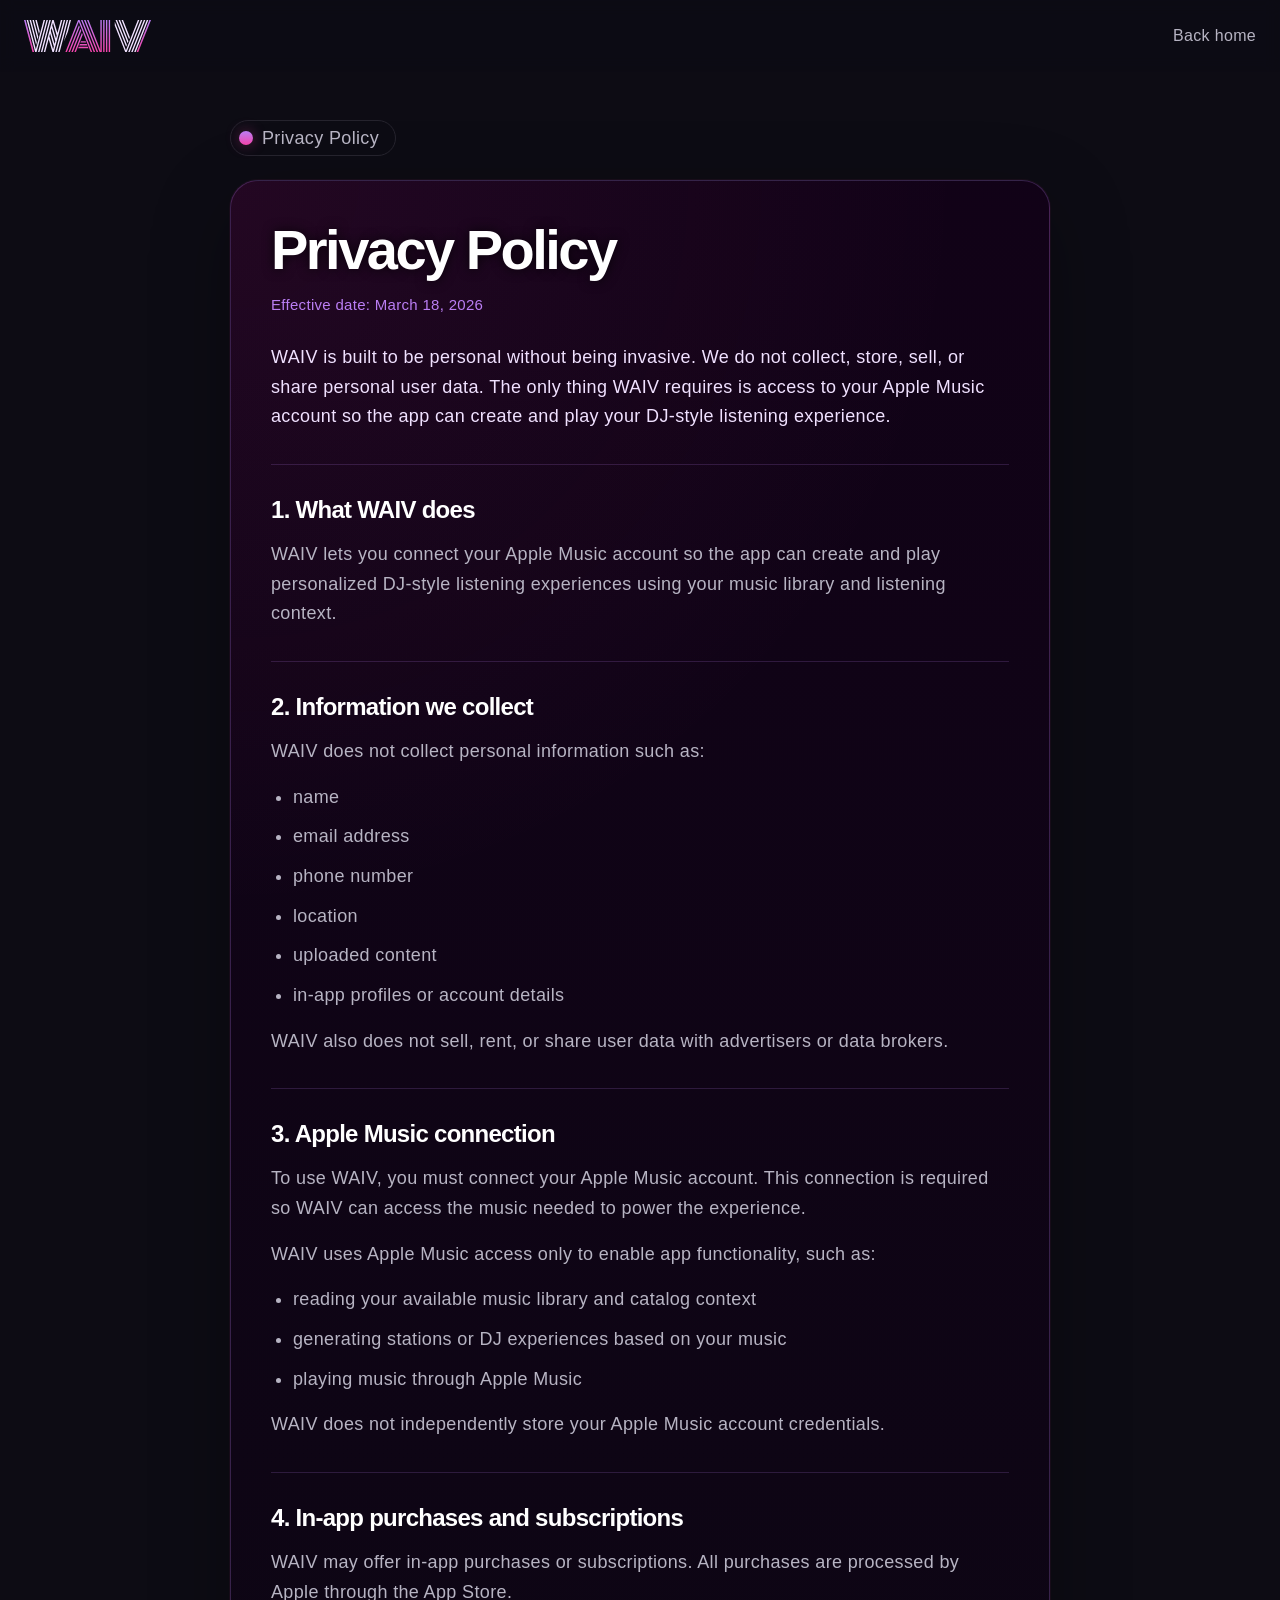
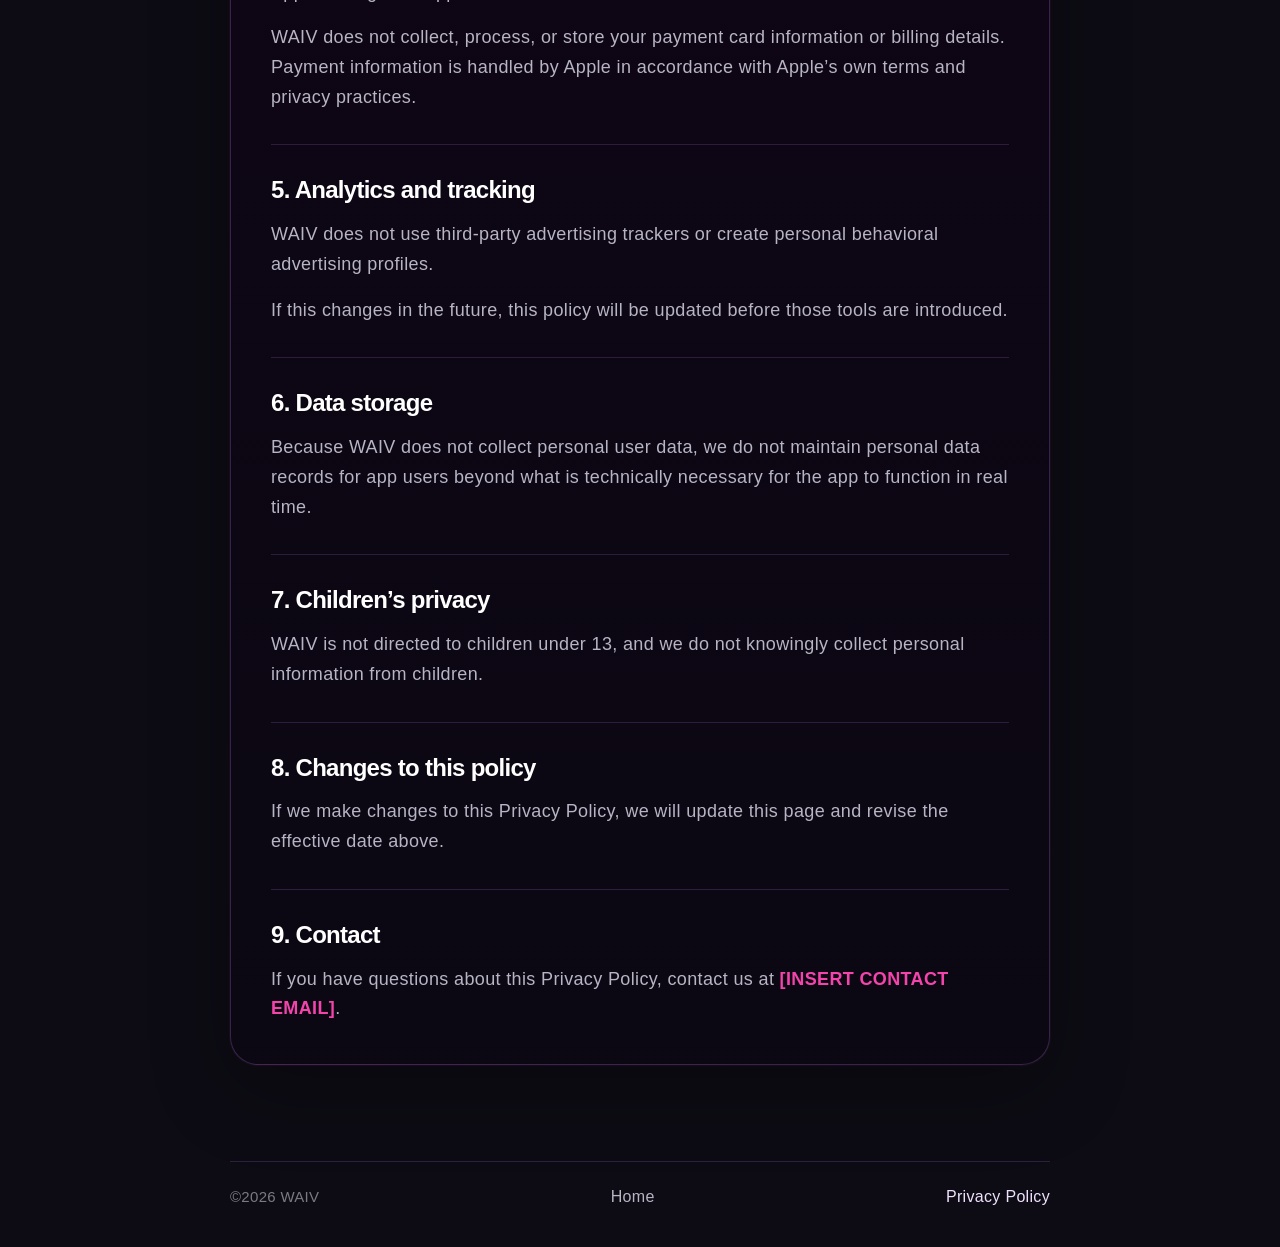
==== commit 1774c957: "Revert "Update typography fallback to Inter" This reverts commit 7214bf999f8fc5d761ac5b36994001c51bd" ====
--- a/privacy/index.html
+++ b/privacy/index.html
@@ -28,7 +28,7 @@
     <link rel="preconnect" href="https://fonts.googleapis.com" />
     <link rel="preconnect" href="https://fonts.gstatic.com" crossorigin />
     <link
-      href="https://fonts.googleapis.com/css2?family=Inter:wght@400;500;600;700&display=swap"
+      href="https://fonts.googleapis.com/css2?family=Archivo:wght@500&display=swap"
       rel="stylesheet"
     />
     <link rel="stylesheet" href="/styles.css" />
--- a/styles.css
+++ b/styles.css
@@ -1,3 +1,51 @@
+@font-face {
+  font-family: "SF Pro Custom";
+  src: url("./assets/fonts/SF-Pro.ttf") format("truetype");
+  font-style: normal;
+  font-weight: 100 900;
+  font-display: swap;
+}
+
+@font-face {
+  font-family: "SF Pro Custom";
+  src: url("./assets/fonts/SF-Pro-Italic.ttf") format("truetype");
+  font-style: italic;
+  font-weight: 100 900;
+  font-display: swap;
+}
+
+@font-face {
+  font-family: "SF Pro Rounded Web";
+  src: url("./assets/fonts/SF-Pro-Rounded-Regular.otf") format("opentype");
+  font-style: normal;
+  font-weight: 400;
+  font-display: swap;
+}
+
+@font-face {
+  font-family: "SF Pro Rounded Web";
+  src: url("./assets/fonts/SF-Pro-Rounded-Medium.otf") format("opentype");
+  font-style: normal;
+  font-weight: 500;
+  font-display: swap;
+}
+
+@font-face {
+  font-family: "SF Pro Rounded Web";
+  src: url("./assets/fonts/SF-Pro-Rounded-Semibold.otf") format("opentype");
+  font-style: normal;
+  font-weight: 600;
+  font-display: swap;
+}
+
+@font-face {
+  font-family: "SF Pro Rounded Web";
+  src: url("./assets/fonts/SF-Pro-Rounded-Bold.otf") format("opentype");
+  font-style: normal;
+  font-weight: 700;
+  font-display: swap;
+}
+
 :root {
   --page-top: #0a0005;
   --page-bottom: #120021;
@@ -12,31 +60,31 @@
   --purple: #ba7ef4;
   --shadow: 0 0 12px rgba(0, 0, 0, 0.25);
   --hero-shadow: 0 0 12px rgba(0, 0, 0, 0.8);
-  --font-stack-system:
+  --font-body:
+    "SF Pro Custom",
     -apple-system,
     BlinkMacSystemFont,
-    "Inter",
-    system-ui,
+    "Segoe UI",
     sans-serif;
-  --font-body: var(--font-stack-system);
-  --font-expanded: var(--font-stack-system);
-  --font-button: var(--font-stack-system);
-  --font-rounded: var(--font-stack-system);
-  --copy-letter-spacing: 0.01em;
-  --type-heading-lg-weight: 700;
-  --type-heading-lg-line-height: 1.12;
-  --type-heading-lg-tracking: 0.024em;
-  --type-heading-md-weight: 700;
-  --type-heading-md-line-height: 1.1;
-  --type-heading-md-tracking: 0.022em;
-  --type-heading-sm-weight: 600;
-  --type-heading-sm-line-height: 1.12;
-  --type-heading-sm-tracking: 0.02em;
-  --type-body-weight: 400;
-  --type-body-tracking: 0.01em;
-  --type-label-weight: 600;
-  --type-label-line-height: 1.2;
-  --type-label-tracking: 0.02em;
+  --font-expanded:
+    "SF Pro Expanded",
+    "SF Pro Display",
+    "SF Pro Custom",
+    -apple-system,
+    BlinkMacSystemFont,
+    "Segoe UI",
+    sans-serif;
+  --font-button: "Archivo", var(--font-body);
+  --font-rounded:
+    "SF Pro Rounded Web",
+    "SF Pro Rounded",
+    "SF Pro Text",
+    "SF Pro Custom",
+    -apple-system,
+    BlinkMacSystemFont,
+    "Segoe UI",
+    sans-serif;
+  --copy-letter-spacing: 0.02em;
 }
 
 *,
@@ -178,9 +226,10 @@
   margin: 0;
   font-family: var(--font-expanded);
   font-size: 64px;
-  line-height: var(--type-heading-lg-line-height);
-  font-weight: var(--type-heading-lg-weight);
-  letter-spacing: var(--type-heading-lg-tracking);
+  line-height: 1.12;
+  font-weight: 700;
+  letter-spacing: -0.045em;
+  font-stretch: expanded;
   text-shadow: var(--hero-shadow);
 }
 
@@ -209,8 +258,8 @@
   font-family: var(--font-body);
   font-size: 32px;
   line-height: 1.28;
-  font-weight: var(--type-body-weight);
-  letter-spacing: var(--type-body-tracking);
+  font-weight: 400;
+  letter-spacing: var(--copy-letter-spacing);
 }
 
 .hero-actions {
@@ -230,12 +279,11 @@
   text-align: center;
   box-shadow: 0 0 24px rgba(216, 84, 242, 0.12);
   cursor: default;
-  font-family: var(--font-button);
+  font-family: var(--font-body);
   font-size: 18px;
-  line-height: var(--type-label-line-height);
-  font-weight: var(--type-label-weight);
+  font-weight: 500;
   color: var(--text);
-  letter-spacing: var(--type-label-tracking);
+  letter-spacing: var(--copy-letter-spacing);
 }
 
 .button-small {
@@ -265,11 +313,8 @@
   padding: 6px 16px 6px 6px;
   gap: 12px;
   background: var(--surface);
-  font-family: var(--font-button);
+  font-family: var(--font-expanded);
   font-size: 20px;
-  line-height: var(--type-label-line-height);
-  font-weight: var(--type-label-weight);
-  letter-spacing: var(--type-label-tracking);
   text-shadow: 0 0 12px rgba(0, 0, 0, 0.8);
   cursor: pointer;
   transition:
@@ -378,11 +423,9 @@
   border-radius: 999px;
   padding: 8px 16px 8px 8px;
   color: var(--text-soft);
-  font-family: var(--font-button);
   font-size: 18px;
   line-height: 1;
-  font-weight: var(--type-label-weight);
-  letter-spacing: var(--type-label-tracking);
+  letter-spacing: var(--copy-letter-spacing);
 }
 
 .pill-icon {
@@ -407,8 +450,8 @@
   font-family: var(--font-body);
   font-size: 24px;
   line-height: 1.28;
-  font-weight: var(--type-body-weight);
-  letter-spacing: var(--type-body-tracking);
+  font-weight: 400;
+  letter-spacing: var(--copy-letter-spacing);
 }
 
 .djs-copy p {
@@ -446,7 +489,7 @@
   color: var(--text);
   font-size: 16px;
   line-height: 1.35;
-  letter-spacing: var(--type-body-tracking);
+  letter-spacing: var(--copy-letter-spacing);
 }
 
 .feature-icon {
@@ -600,9 +643,10 @@
   margin: 0;
   font-family: var(--font-expanded);
   font-size: 32px;
-  line-height: var(--type-heading-sm-line-height);
-  font-weight: var(--type-heading-sm-weight);
-  letter-spacing: var(--type-heading-sm-tracking);
+  line-height: 1.08;
+  font-weight: 600;
+  letter-spacing: -0.03em;
+  font-stretch: expanded;
 }
 
 .dj-card-body p {
@@ -610,7 +654,7 @@
   color: var(--text-muted);
   font-size: 24px;
   line-height: 1.28;
-  letter-spacing: var(--type-body-tracking);
+  letter-spacing: var(--copy-letter-spacing);
 }
 
 .experience-section {
@@ -621,7 +665,7 @@
   margin: 0;
   color: var(--purple);
   font-family: var(--font-rounded);
-  letter-spacing: var(--type-body-tracking);
+  letter-spacing: var(--copy-letter-spacing);
 }
 
 .story-attribution {
@@ -649,8 +693,9 @@
 .story-meta h3 {
   font-family: var(--font-expanded);
   font-size: 20px;
-  line-height: var(--type-heading-sm-line-height);
-  letter-spacing: var(--type-heading-sm-tracking);
+  line-height: 1.1;
+  letter-spacing: -0.02em;
+  font-stretch: expanded;
 }
 
 .story-meta p {
@@ -658,7 +703,7 @@
   color: var(--text-muted);
   font-size: 16px;
   line-height: 1.2;
-  letter-spacing: var(--type-body-tracking);
+  letter-spacing: var(--copy-letter-spacing);
 }
 
 .experience-steps {
@@ -687,8 +732,6 @@
   font-size: 24px;
   line-height: 1;
   color: var(--pink);
-  font-weight: var(--type-heading-sm-weight);
-  letter-spacing: var(--type-heading-sm-tracking);
 }
 
 .experience-step-copy h3,
@@ -707,7 +750,7 @@
   font-size: 16px;
   line-height: 1.2;
   color: var(--purple);
-  letter-spacing: var(--type-body-tracking);
+  letter-spacing: var(--copy-letter-spacing);
 }
 
 .experience-card {
@@ -730,7 +773,7 @@
   color: var(--text-soft);
   font-size: 15px;
   line-height: 1.4;
-  letter-spacing: var(--type-body-tracking);
+  letter-spacing: var(--copy-letter-spacing);
   text-align: center;
 }
 
@@ -744,8 +787,7 @@
   font-family: var(--font-expanded);
   font-size: 24px;
   line-height: 32px;
-  font-weight: var(--type-heading-sm-weight);
-  letter-spacing: var(--type-heading-sm-tracking);
+  letter-spacing: var(--copy-letter-spacing);
   text-shadow: var(--hero-shadow);
 }
 
@@ -759,11 +801,9 @@
   display: flex;
   justify-content: center;
   gap: 24px;
-  font-family: var(--font-button);
   font-size: 16px;
   line-height: 32px;
-  font-weight: var(--type-label-weight);
-  letter-spacing: var(--type-label-tracking);
+  letter-spacing: var(--copy-letter-spacing);
 }
 
 .site-footer-link {
@@ -875,8 +915,9 @@
   margin: 0;
   font-family: var(--font-expanded);
   font-size: 40px;
-  line-height: var(--type-heading-md-line-height);
-  letter-spacing: var(--type-heading-md-tracking);
+  line-height: 1.05;
+  letter-spacing: -0.04em;
+  font-stretch: expanded;
   text-shadow: var(--hero-shadow);
 }
 
@@ -885,7 +926,7 @@
   color: var(--text-soft);
   font-size: 18px;
   line-height: 1.5;
-  letter-spacing: var(--type-body-tracking);
+  letter-spacing: var(--copy-letter-spacing);
 }
 
 .contact-modal-close {
@@ -943,11 +984,10 @@
 .contact-label {
   display: block;
   margin-bottom: 10px;
-  font-family: var(--font-button);
   font-size: 15px;
   line-height: 1.3;
-  font-weight: var(--type-label-weight);
-  letter-spacing: var(--type-label-tracking);
+  font-weight: 600;
+  letter-spacing: var(--copy-letter-spacing);
 }
 
 .contact-control {
@@ -961,7 +1001,7 @@
   font: inherit;
   font-size: 16px;
   line-height: 1.4;
-  letter-spacing: var(--type-body-tracking);
+  letter-spacing: var(--copy-letter-spacing);
   transition:
     border-color 180ms ease,
     box-shadow 180ms ease,
@@ -1158,8 +1198,8 @@
     margin: 0;
     font-family: var(--font-expanded);
     font-size: 52px;
-    line-height: var(--type-heading-lg-line-height);
-    letter-spacing: var(--type-heading-lg-tracking);
+    line-height: 1.12;
+    letter-spacing: -0.045em;
     text-shadow: 0 0 24px rgba(0, 0, 0, 0.8);
   }
 
@@ -1208,8 +1248,8 @@
   .djs-intro h2,
   .experience-intro h2 {
     font-size: 32px;
-    line-height: var(--type-heading-md-line-height);
-    letter-spacing: var(--type-heading-md-tracking);
+    line-height: 1;
+    letter-spacing: -0.04em;
   }
 
   .feature-lede,
@@ -1258,8 +1298,8 @@
   .dj-card-body h3 {
     font-family: var(--font-expanded);
     font-size: 20px;
-    line-height: var(--type-heading-sm-line-height);
-    letter-spacing: var(--type-heading-sm-tracking);
+    line-height: 1.1;
+    letter-spacing: -0.02em;
   }
 
   .dj-card-body p {
@@ -1491,8 +1531,8 @@
   .djs-intro h2 {
     margin-top: 32px;
     font-size: 32px;
-    line-height: var(--type-heading-md-line-height);
-    letter-spacing: var(--type-heading-md-tracking);
+    line-height: 1;
+    letter-spacing: -0.04em;
   }
 
   .feature-lede,
@@ -1646,8 +1686,8 @@
   .djs-intro h2,
   .experience-intro h2 {
     font-size: 32px;
-    line-height: 1.12;
-    letter-spacing: var(--type-heading-md-tracking);
+    line-height: 1.0625;
+    letter-spacing: -0.045em;
   }
 
   .lede-tail {
@@ -1779,8 +1819,7 @@
   .dj-card-body h3 {
     font-size: 18px;
     font-family: var(--font-expanded);
-    line-height: var(--type-heading-sm-line-height);
-    letter-spacing: var(--type-heading-sm-tracking);
+    line-height: 1.2;
   }
 
   .dj-card-body p {
@@ -1838,7 +1877,7 @@
   .story-meta h3 {
     font-size: 20px;
     line-height: 1;
-    letter-spacing: var(--type-heading-sm-tracking);
+    letter-spacing: 0.008em;
   }
 
   .story-meta p {
--- a/privacy.css
+++ b/privacy.css
@@ -9,7 +9,7 @@
   --legal-pink: var(--pink, #f444ac);
   --legal-purple: var(--purple, #ba7ef4);
   --legal-hero-shadow: var(--hero-shadow, 0 0 12px rgba(0, 0, 0, 0.8));
-  --legal-copy-spacing: var(--copy-letter-spacing, 0.01em);
+  --legal-copy-spacing: var(--copy-letter-spacing, 0.02em);
 }
 
 html,
@@ -109,13 +109,13 @@
 .legal-section h2 {
   margin: 0;
   font-family: var(--font-expanded);
+  font-stretch: expanded;
 }
 
 .legal-header h1 {
   font-size: clamp(40px, 6vw, 56px);
-  line-height: var(--type-heading-lg-line-height, 1.12);
-  font-weight: var(--type-heading-lg-weight, 700);
-  letter-spacing: var(--type-heading-lg-tracking, 0.024em);
+  line-height: 1.02;
+  letter-spacing: -0.045em;
   text-shadow: var(--legal-hero-shadow);
 }
 
@@ -149,9 +149,8 @@
 .legal-section h2 {
   margin-bottom: 16px;
   font-size: 24px;
-  line-height: var(--type-heading-sm-line-height, 1.12);
-  font-weight: var(--type-heading-sm-weight, 600);
-  letter-spacing: var(--type-heading-sm-tracking, 0.02em);
+  line-height: 1.12;
+  letter-spacing: -0.03em;
 }
 
 .legal-section p {
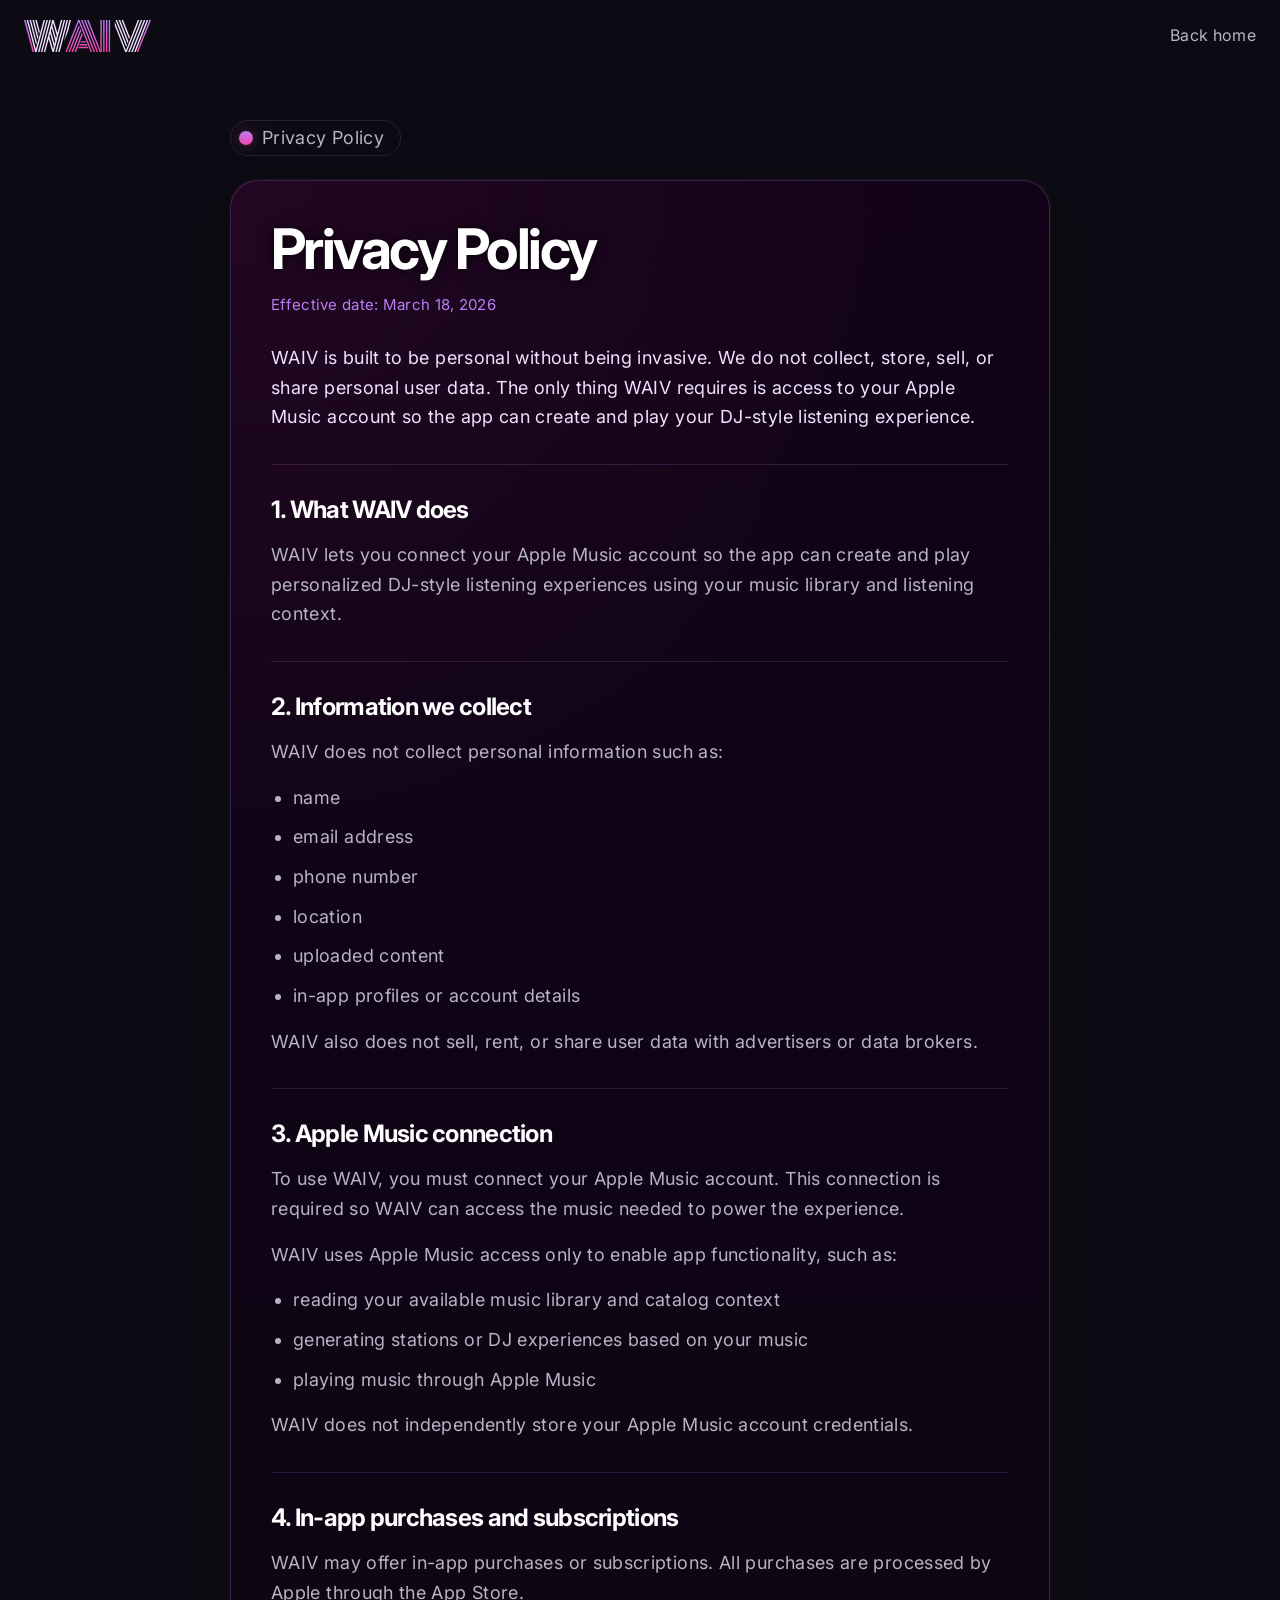
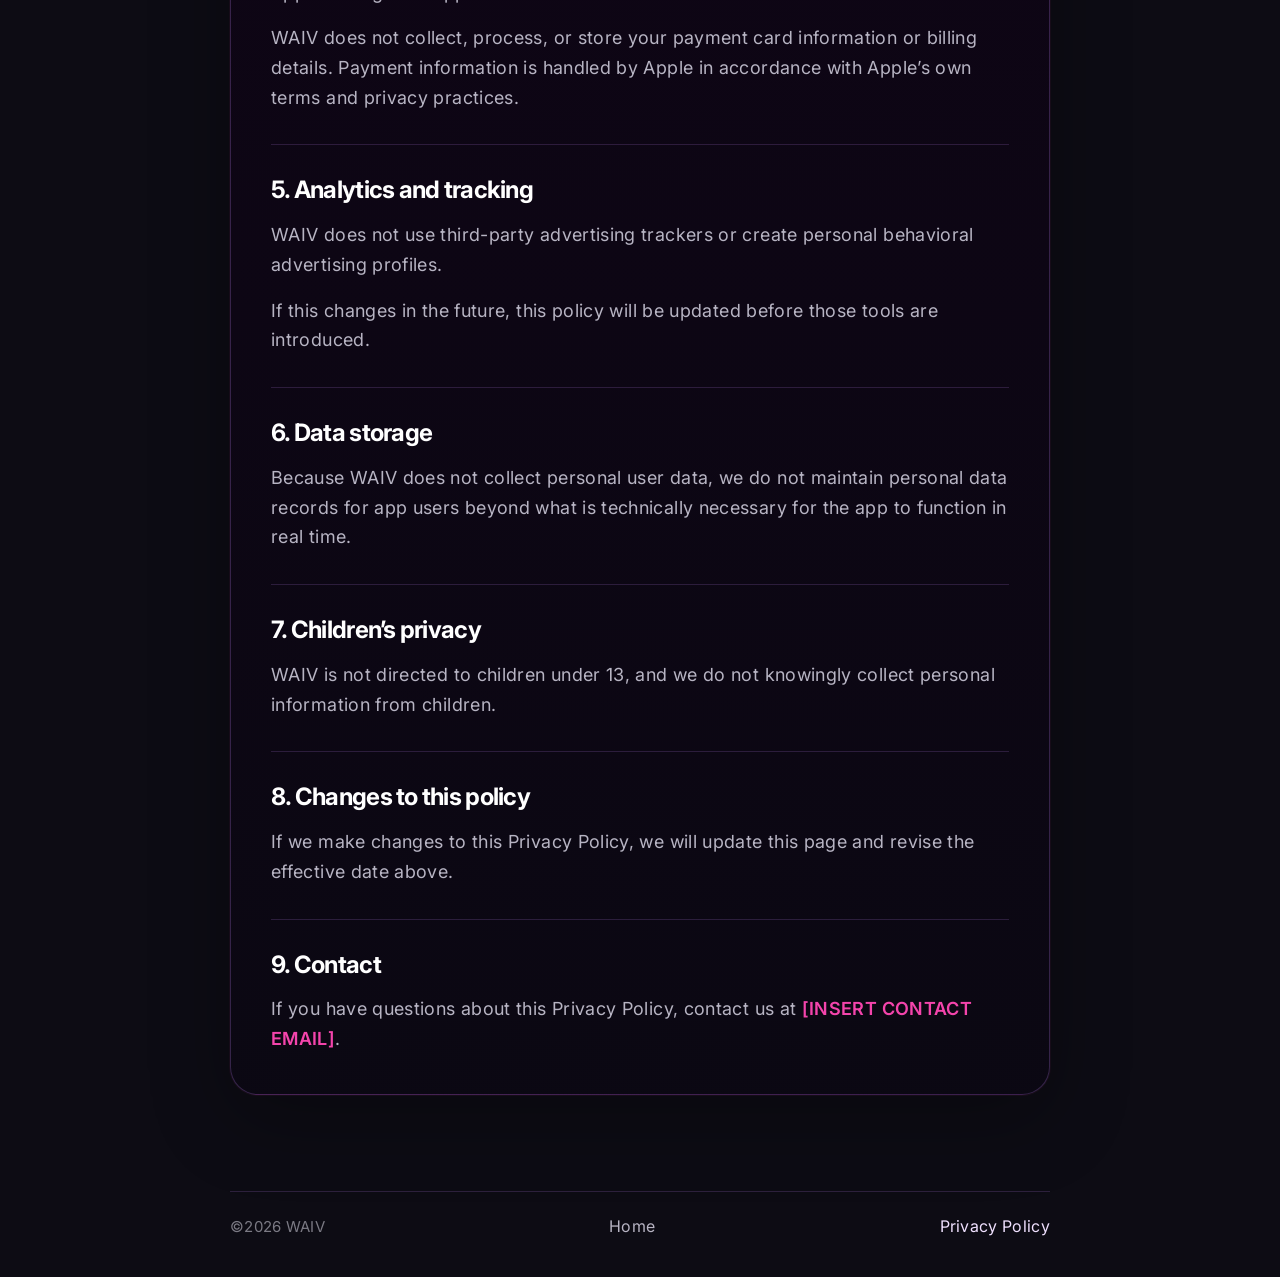
==== commit d42717c6: "Add Inter as SF fallback" ====
--- a/privacy/index.html
+++ b/privacy/index.html
@@ -28,7 +28,7 @@
     <link rel="preconnect" href="https://fonts.googleapis.com" />
     <link rel="preconnect" href="https://fonts.gstatic.com" crossorigin />
     <link
-      href="https://fonts.googleapis.com/css2?family=Archivo:wght@500&display=swap"
+      href="https://fonts.googleapis.com/css2?family=Archivo:wght@500&family=Inter:wght@400;500;600;700&display=swap"
       rel="stylesheet"
     />
     <link rel="stylesheet" href="/styles.css" />
--- a/styles.css
+++ b/styles.css
@@ -64,17 +64,19 @@
     "SF Pro Custom",
     -apple-system,
     BlinkMacSystemFont,
+    "Inter",
+    system-ui,
     "Segoe UI",
     sans-serif;
   --font-expanded:
     "SF Pro Expanded",
     "SF Pro Display",
-    "SF Pro Custom",
     -apple-system,
     BlinkMacSystemFont,
-    "Segoe UI",
+    "Inter",
+    system-ui,
     sans-serif;
-  --font-button: "Archivo", var(--font-body);
+  --font-button: "Archivo", "Inter", var(--font-body);
   --font-rounded:
     "SF Pro Rounded Web",
     "SF Pro Rounded",
@@ -82,6 +84,8 @@
     "SF Pro Custom",
     -apple-system,
     BlinkMacSystemFont,
+    "Inter",
+    system-ui,
     "Segoe UI",
     sans-serif;
   --copy-letter-spacing: 0.02em;
